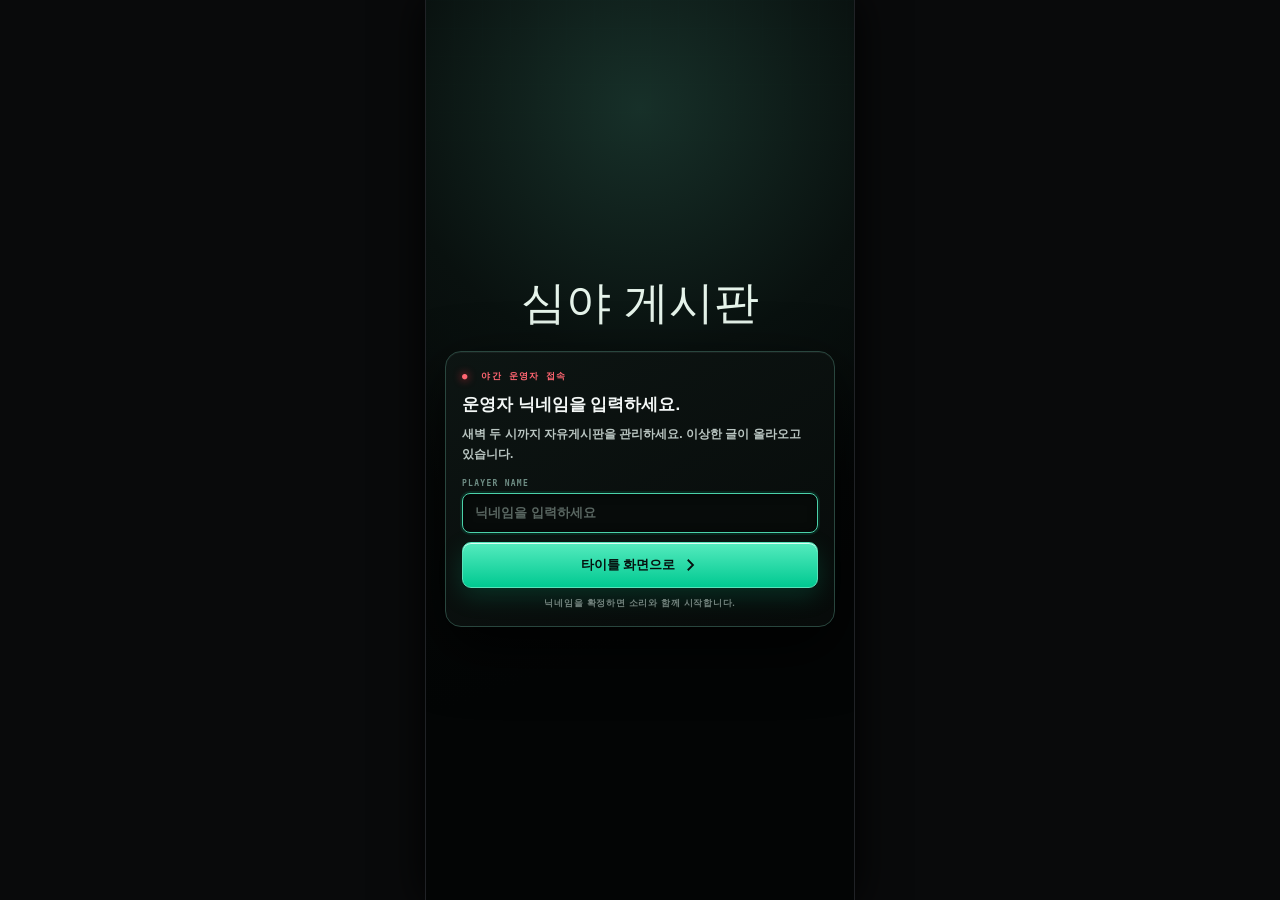
==== index.html @ edbce24d "Convert live chat horror game into a community board moderation game" ====
<!doctype html>
<!--
  심야 게시판의 전체 화면 구조입니다.
  JavaScript는 아래 id를 상태 변경 지점으로 사용하므로 id를 바꿀 때 관련 모듈도 함께 수정해야 합니다.
-->
<html lang="ko">
<head>
  <!-- 모바일 세로 화면과 노치 안전 영역을 기준으로 렌더링합니다. -->
  <meta charset="utf-8">
  <meta name="viewport" content="width=device-width, initial-scale=1, viewport-fit=cover">
  <meta name="theme-color" content="#111214">
  <meta name="description" content="괴이한 글을 찾아 삭제하는 커뮤니티 운영 호러 게임">
  <title>심야 게시판</title>
  <!-- 기능별 스타일 파일. 아래 순서는 기존 cascade와 반응형 덮어쓰기를 보존합니다. -->
  <link rel="stylesheet" href="styles/base.css">
  <link rel="stylesheet" href="styles/entry.css">
  <link rel="stylesheet" href="styles/title.css">
  <link rel="stylesheet" href="styles/stream.css">
  <link rel="stylesheet" href="styles/chat.css">
  <link rel="stylesheet" href="styles/overlays.css">
  <link rel="stylesheet" href="styles/animations.css">
  <link rel="stylesheet" href="styles/viewport.css">
  <link rel="stylesheet" href="styles/story-results.css">
  <link rel="stylesheet" href="styles/responsive.css">
</head>
<body>
  <!--
    화면 표시 상태는 세 속성을 목적에 맞게 함께 사용합니다.
    hidden은 레이아웃에서 제거하고, aria-hidden은 보조 기술에서 숨기며,
    inert는 게임 화면이 보이지 않을 때 내부 버튼과 입력란의 초점을 막습니다.
  -->
  <main class="chat-app" aria-label="심야 게시판">
    <!--
      브라우저의 오디오 자동 재생 제한을 해제하면서 플레이어 닉네임도 확정하는 첫 진입 화면입니다.
      버튼 클릭이나 입력창의 Enter 제출이 사용자 제스처가 되어 다음 타이틀 화면의 음악을 재생합니다.
    -->
    <section class="entry-screen" id="entry-screen" aria-labelledby="entry-title">
      <!-- 이미지 경로는 assetconfig.js의 entry.logo에서 주입합니다. -->
      <p class="board-wordmark">심야 게시판</p>
      <form class="entry-panel" id="entry-form" novalidate>
        <p class="entry-alert"><span aria-hidden="true">●</span> 야간 운영자 접속</p>
        <h1 class="entry-title" id="entry-title">운영자 닉네임을 입력하세요.</h1>
        <p class="entry-copy">새벽 두 시까지 자유게시판을 관리하세요. 이상한 글이 올라오고 있습니다.</p>
        <label class="player-nickname-field entry-nickname-field" for="player-nickname">
          <span>PLAYER NAME</span>
          <input id="player-nickname" type="text" maxlength="16" autocomplete="nickname" enterkeyhint="go" placeholder="닉네임을 입력하세요" aria-describedby="nickname-error" required>
        </label>
        <p class="nickname-error" id="nickname-error" role="status" aria-live="polite" hidden>타이틀로 이동하려면 닉네임을 입력하세요.</p>
        <!-- app-config.js의 NICKNAME_EASTER_EGGS에 등록된 이름을 입력했을 때만 공개됩니다. -->
        <p class="entry-easter-egg" id="nickname-easter-egg" role="status" aria-live="polite" hidden></p>
        <button class="entry-gate" id="entry-gate" type="submit">
          <span>타이틀 화면으로</span>
          <svg viewBox="0 0 24 24" aria-hidden="true"><path d="m9 5 7 7-7 7"/></svg>
        </button>
        <small class="entry-sound-hint">닉네임을 확정하면 소리와 함께 시작합니다.</small>
      </form>
    </section>

    <!-- 게임 시작 전 표시되는 타이틀, 닉네임 입력, 모드 선택 영역입니다. -->
    <section class="title-screen" id="title-screen" aria-labelledby="game-title" aria-hidden="true" hidden>
      <div class="title-brand" aria-hidden="false">
        <span class="title-brand-dot"></span>
        BUZZI · MIDNIGHT ROOM
      </div>
      <!-- 자동 재생 제한을 고려해 사용자가 직접 타이틀 음악을 켜고 음량을 정합니다. -->
      <div class="title-audio-controls" aria-label="타이틀 배경음악 설정">
        <button class="title-music-button" id="title-music-button" type="button" aria-pressed="true" aria-label="타이틀 배경음악 재생">
          <svg viewBox="0 0 24 24" aria-hidden="true">
            <path d="M5 10v4h3l4 3V7L8 10H5Z"/>
            <path class="music-wave" d="M15 9.2c.8.7 1.2 1.6 1.2 2.8s-.4 2.1-1.2 2.8M17.6 7c1.4 1.3 2.2 3 2.2 5s-.8 3.7-2.2 5"/>
          </svg>
          <span id="title-music-label">BGM 끄기</span>
        </button>
        <label class="volume-control title-volume-control">
          <span class="sr-only">타이틀 배경음악 음량</span>
          <input id="title-volume" type="range" min="0" max="100" step="1" value="15" aria-label="타이틀 배경음악 음량">
          <output id="title-volume-value" for="title-volume">15%</output>
        </label>
      </div>
      <audio id="title-music" preload="metadata" loop></audio>
      <!-- 첫 화면에서 확정한 닉네임으로 스토리 또는 무한 모드 진입을 요청하는 핵심 메뉴입니다. -->
      <div class="title-content">
        <p class="title-alert"><span aria-hidden="true">●</span> 야간 운영자 접속</p>
        <h1 class="board-title" id="game-title">심야 게시판</h1>
        <p class="title-copy">자유게시판에 섞여 들어온 이상 게시글을 찾아 삭제하세요.</p>
        <div class="title-mode-buttons" aria-label="게임 모드 선택">
          <button class="title-start-button story-start-button" id="story-start" type="button">
            <span><strong>스토리 모드</strong><small>7일 동안 생존</small></span>
            <svg viewBox="0 0 24 24" aria-hidden="true"><path d="m9 5 7 7-7 7"/></svg>
          </button>
          <button class="title-start-button endless-start-button" id="game-start" type="button">
            <span><strong>무한 모드</strong><small>최대한 오래 생존하십시오</small></span>
            <svg viewBox="0 0 24 24" aria-hidden="true"><path d="m9 5 7 7-7 7"/></svg>
          </button>
          <button class="title-start-button daily-start-button" id="daily-start" type="button">
            <span><strong>오늘의 고정 시드</strong><small>모두가 같은 무한 스테이지에 도전</small></span>
            <svg viewBox="0 0 24 24" aria-hidden="true"><path d="m9 5 7 7-7 7"/></svg>
          </button>
        </div>
        <div class="title-rules" aria-label="게임 목표">
          <span>기록 확인</span>
          <i aria-hidden="true"></i>
          <span>이상 징후 탐색</span>
          <i aria-hidden="true"></i>
          <span>글 삭제</span>
        </div>
        <dl class="title-records" aria-label="저장된 플레이 기록">
          <div><dt>무한 최고 점수</dt><dd id="record-best-score">0</dd></div>
          <div><dt>최고 스테이지</dt><dd id="record-best-stage">0</dd></div>
          <div><dt>7일 생존</dt><dd id="record-story-clears">0</dd></div>
          <div><dt>발견 유형</dt><dd id="record-discovered-types">0/5</dd></div>
        </dl>
      </div>
      <p class="title-hint">이어폰을 착용하면 더 몰입해서 즐길 수 있습니다.</p>
    </section>

    <!-- 실제 플레이 화면입니다. 타이틀에서는 inert 상태로 두어 키보드 초점도 차단합니다. -->
    <div class="game-screen" id="game-screen" aria-hidden="true" inert>
    <!-- 가상 브라우저 주소창. 접으면 게시글 목록에 사용할 높이가 늘어납니다. -->
    <header class="browser-bar" aria-label="커뮤니티 주소">
      <svg class="pin-icon" aria-hidden="true" viewBox="0 0 24 24">
        <path d="m15.8 3.2 5 5-2 2-1-.35-3.45 3.45.35 2-1.4 1.4-2.65-2.65-5.3 5.3-1.4-1.4 5.3-5.3L6.6 10l1.4-1.4 2 .35 3.45-3.45-.35-1 2.7-1.3Z"/>
      </svg>
      <div class="address" title="midnight.example / 자유게시판">
        <span>midnight.example / 자유게시판</span>
      </div>
      <button class="collapse-button" type="button" aria-label="상단 바 접기">
        <svg viewBox="0 0 20 20" aria-hidden="true"><path d="m5.5 7.5 4.5 4.5 4.5-4.5"/></svg>
      </button>
    </header>

    <section class="stream-stage" aria-label="자유게시판">
      <aside class="connection-widget is-good" id="connection-widget" data-connection-stage="good" aria-label="게시판 동기화 상태: 좋음">
        <span class="wifi-meter" aria-hidden="true">
          <i class="wifi-wave wave-outer"></i>
          <i class="wifi-wave wave-middle"></i>
          <i class="wifi-dot"></i>
        </span>
        <span class="connection-widget-copy">
          <small>게시판 동기화</small>
          <strong id="connection-status">좋음</strong>
        </span>
        <button class="reconnect-button" id="reconnect-button" type="button">복구</button>
      </aside>
      <div class="stream-topline">
        <h2 class="board-heading">자유게시판</h2>
        <div class="stream-topline-actions">
          <div class="game-audio-controls" aria-label="게임 배경음악 설정">
            <button class="game-music-button" id="game-music-button" type="button" aria-pressed="false" aria-label="게임 배경음악 정지">
              <svg viewBox="0 0 24 24" aria-hidden="true">
                <path d="M5 10v4h3l4 3V7L8 10H5Z"/>
                <path class="music-wave" d="M15 9.2c.8.7 1.2 1.6 1.2 2.8s-.4 2.1-1.2 2.8"/>
              </svg>
            </button>
            <label class="volume-control game-volume-control">
              <span class="sr-only">게임 배경음악 음량</span>
              <input id="game-volume" type="range" min="0" max="100" step="1" value="10" aria-label="게임 배경음악 음량">
              <output id="game-volume-value" for="game-volume">10%</output>
            </label>
          </div>
        </div>
      </div>
      <div class="stream-lower-third">
        <span class="signal-status" id="stream-signal">게시판 운영 중</span>
      </div>
      <div class="threat-timer" id="threat-timer" hidden aria-live="polite">
        <span>삭제 제한 시간</span>
        <strong><span id="threat-seconds">20.0</span>s</strong>
      </div>
      <audio id="game-music" preload="metadata" loop></audio>
    </section>

    <!-- 두 모드가 공유하는 체력·진행도·시각·이상 게시글·점수 HUD입니다. -->
    <section class="game-hud" aria-label="게임 상태">
      <div class="hud-stat stage-stat">
        <span id="progress-label">스테이지</span>
        <strong id="stage-display">1</strong>
      </div>
      <div class="hud-stat health-stat">
        <span>체력</span>
        <strong id="health-display" aria-label="체력 3">3</strong>
      </div>
      <div class="hud-stat time-stat">
        <span id="time-stat-label">모드</span>
        <strong id="story-clock">∞</strong>
      </div>
      <div class="hud-stat anomaly-stat">
        <span id="anomaly-label">남은 이상 글</span>
        <strong id="anomaly-display">1</strong>
      </div>
      <div class="hud-stat score-stat">
        <span>점수</span>
        <strong id="score-display">0000</strong>
      </div>
      <button class="help-button" id="help-button" type="button" aria-label="게임 방법">?</button>
    </section>

    <!-- 게시글은 동적으로 추가되며 aria-live로 새 글을 알립니다. -->
    <section class="message-region" aria-label="게시글 목록">
      <aside class="tutorial-objective" id="tutorial-objective" aria-live="polite" hidden>
        <span id="tutorial-objective-progress">실습 1/4</span>
        <strong id="tutorial-objective-copy"></strong>
      </aside>
      <ol class="message-list" id="message-list" tabindex="-1" aria-live="polite"></ol>
      <button class="new-message-button" id="new-message-button" type="button" hidden>
        새 글 보기
        <svg viewBox="0 0 20 20" aria-hidden="true"><path d="m5 7.5 5 5 5-5"/></svg>
      </button>
    </section>

    <div class="viewer-backdrop" id="viewer-backdrop" aria-hidden="true">
      <section class="viewer-panel" role="dialog" aria-modal="true" aria-labelledby="viewer-name">
        <button class="panel-close" id="panel-close" type="button" aria-label="닫기">×</button>
        <p class="panel-kicker" id="post-author"></p>
        <h2 id="viewer-name"></h2>
        <p class="post-body" id="post-body"></p>
        <h3 class="panel-help">작성자 최근 기록</h3>
        <ol class="viewer-history" id="viewer-history"></ol>
        <div class="viewer-actions">
          <button class="suspect-button" id="suspect-button" type="button" aria-pressed="false">의심 표시</button>
          <button class="kick-button" id="kick-button" type="button">글 삭제</button>
        </div>
      </section>
    </div>

    <!-- 첫 스토리 진입과 도움말 버튼에서 여는 단계형 게임 방법입니다. -->
    <div class="tutorial-backdrop" id="tutorial-backdrop" aria-hidden="true">
      <section class="tutorial-card" role="dialog" aria-modal="true" aria-labelledby="tutorial-title">
        <p class="tutorial-kicker">MODERATION MANUAL</p>
        <p class="tutorial-progress" id="tutorial-progress">1 / 5</p>
        <h2 id="tutorial-title">게시글 읽기</h2>
        <p id="tutorial-copy"></p>
        <div class="tutorial-example" id="tutorial-example"></div>
        <div class="tutorial-actions">
          <button class="tutorial-skip" id="tutorial-skip" type="button">나중에 보기</button>
          <button class="tutorial-next" id="tutorial-next" type="button">다음</button>
        </div>
      </section>
    </div>

    <!-- 무한 모드의 스테이지 성공·실패 결과 모달입니다. -->
    <div class="stage-overlay" id="stage-overlay" aria-hidden="true">
      <section class="stage-card" role="dialog" aria-modal="true" aria-labelledby="stage-result-title">
        <p class="result-kicker" id="stage-result-kicker">STAGE 01 CLEAR</p>
        <div class="stage-result-mark" id="stage-result-mark" aria-hidden="true">✓</div>
        <h2 id="stage-result-title">이상 게시글 삭제</h2>
        <p id="stage-result-copy"></p>
        <p class="stage-result-evidence" id="stage-result-evidence"></p>
        <dl class="stage-summary">
          <div><dt>삭제</dt><dd id="stage-caught">0</dd></div>
          <div><dt>놓침</dt><dd id="stage-missed">0</dd></div>
          <div><dt>오삭제</dt><dd id="stage-wrong">0</dd></div>
          <div><dt>체력</dt><dd id="stage-health">3</dd></div>
        </dl>
        <button class="stage-continue-button" id="stage-continue" type="button">다음 스테이지</button>
      </section>
    </div>

    <!-- 스토리 모드에서 오전 2시에만 판정을 공개하는 공포 전환 및 결과 모달입니다. -->
    <div class="story-night-overlay" id="story-night-overlay" aria-hidden="true">
      <div class="story-night-omen" aria-hidden="true">
        <span class="story-omen-head">
          <i class="story-omen-eye eye-left"></i>
          <i class="story-omen-eye eye-right"></i>
          <i class="story-omen-mouth"></i>
        </span>
        <span class="story-omen-copy">DON'T LOOK AWAY</span>
      </div>
      <section class="story-night-card" role="dialog" aria-modal="true" aria-labelledby="story-result-title">
        <p class="story-night-kicker" id="story-result-kicker">DAY 01 · MODERATION LOG</p>
        <time class="story-night-time" datetime="02:00">02:00 AM</time>
        <h2 id="story-result-title">1일차 운영 결과</h2>
        <p id="story-result-copy"></p>
        <dl class="story-night-summary">
          <div><dt>이상 글 삭제</dt><dd id="story-caught">0</dd></div>
          <div><dt>놓침</dt><dd id="story-missed">0</dd></div>
          <div><dt>오삭제</dt><dd id="story-wrong">0</dd></div>
          <div><dt>동기화 오류</dt><dd id="story-apparition-missed">0</dd></div>
          <div><dt>남은 체력</dt><dd id="story-health">3</dd></div>
        </dl>
        <ul class="story-result-details" id="story-result-details" aria-label="오늘의 판정 상세"></ul>
        <button class="story-continue-button" id="story-continue" type="button">2일차 시작</button>
      </section>
    </div>

    <!-- 체력이 소진되거나 7일을 완주했을 때 표시되는 최종 결과입니다. -->
    <div class="game-overlay" id="game-overlay" aria-hidden="true">
      <section class="result-card" role="dialog" aria-modal="true" aria-labelledby="result-title">
        <p class="result-kicker" id="result-kicker">CONNECTION CLOSED</p>
        <h2 id="result-title">순찰 종료</h2>
        <p id="result-copy"></p>
        <strong class="final-score" id="final-score">0000점</strong>
        <p class="final-stage-line"><span id="final-progress-label">도달 스테이지</span> <strong id="final-stage">1</strong></p>
        <div class="result-actions">
          <button class="retry-button" id="game-retry" type="button">다시 하기</button>
          <button class="restart-button" id="game-restart" type="button">타이틀로</button>
        </div>
      </section>
    </div>

    <!-- 짧은 안내와 전 화면 간섭을 다른 레이아웃 위에 독립적으로 표시합니다. -->
    <div class="toast" id="toast" role="status" aria-live="polite"></div>
    <div class="screen-interference" id="screen-interference" aria-hidden="true"></div>
    </div>
  </main>

  <!--
    채팅 엔진은 선언 의존성 순서대로 불러옵니다.
    설정/대사 → 유틸리티 → 엔진 계층 → 공개 API 순서를 바꾸면 전역 lexical binding을 찾지 못합니다.
  -->
  <script src="chat-engine-config.js"></script>
  <script src="chat-engine-dialogue.js"></script>
  <script src="chat-engine-anomalies.js"></script>
  <script src="chat-engine-utils.js"></script>
  <script src="chat-engine-core.js"></script>
  <script src="chat-engine-generation.js"></script>
  <script src="chat-engine-diagnostics.js"></script>
  <script src="chat-engine.js"></script>

  <!--
    게임 앱도 공유 상태를 먼저 만든 뒤 기능 모듈을 로드하고 app.js에서 이벤트를 연결합니다.
    ES module이 아닌 일반 script를 사용해 file://로 index.html을 열어도 실행되도록 유지합니다.
  -->
  <!-- 시각 에셋과 음악 경로 설정은 실제 적용 함수와 게임 상태 파일보다 먼저 선언해야 합니다. -->
  <script src="assetconfig.js"></script>
  <script src="bgmconfig.js"></script>
  <script src="game-rules.js"></script>
  <script src="app-config.js"></script>
  <script src="app-progress.js"></script>
  <script src="app-assets.js"></script>
  <script src="app-chat.js"></script>
  <script src="app-audio.js"></script>
  <script src="app-survival.js"></script>
  <script src="app-tutorial.js"></script>
  <script src="app-results.js"></script>
  <script src="app-game.js"></script>
  <script src="app.js"></script>
</body>
</html>
---- styles/base.css ----
/*
 * Buzzi Live Chat visual system
 * --------------------------------------------------------------------------
 * 모바일 세로 방송 화면을 기본으로 하며, 색상 토큰 → 화면 골격 → 개별 기능 →
 * 오버레이/애니메이션 → 반응형 보정 순서로 구성합니다. JavaScript가 추가하는
 * .open, .is-playing, .wrong-kick 등의 상태 클래스는 아래 효과의 스위치입니다.
 * 이 파일은 가장 먼저 로드되므로 다른 CSS가 재사용할 색상 변수와 앱 골격만 정의합니다.
 */

/* 반복되는 배경·테두리·글자색과 모바일 안전 영역을 한곳에서 관리합니다. */
:root {
  color-scheme: dark;
  font-family: Pretendard, "Noto Sans KR", "Apple SD Gothic Neo", "Malgun Gothic", sans-serif;
  --background: #111214;
  --surface: #17181b;
  --surface-strong: #1f2226;
  --line: #292c31;
  --muted: #a4a9b3;
  --text: #f3f4f6;
  --green: #00e5a5;
  --input-border: #7d8491;
}

/* 모든 요소가 padding과 border를 실제 너비 안에 포함하도록 계산 방식을 통일합니다. */
* {
  box-sizing: border-box;
}

html,
body {
  width: 100%;
  min-width: 320px;
  height: 100%;
  margin: 0;
  overflow: hidden;
  background: #090a0b;
}

body {
  display: grid;
  place-items: center;
  color: var(--text);
}

button,
input {
  font: inherit;
}

button {
  color: inherit;
  -webkit-tap-highlight-color: transparent;
}

/* 앱 전체를 휴대폰 폭으로 제한하고 타이틀/게임 화면의 기준 좌표계를 만듭니다. */
.chat-app {
  position: relative;
  width: min(100%, 430px);
  height: 100vh;
  height: 100svh;
  overflow: hidden;
  isolation: isolate;
  background: var(--background);
  box-shadow: 0 0 40px #000;
}

.game-screen {
  position: relative;
  width: 100%;
  height: 100%;
  display: grid;
  grid-template-rows: 52px auto 42px minmax(0, 1fr) auto;
  overflow: hidden;
  background: var(--background);
}
---- styles/entry.css ----
/*
 * 첫 진입 화면은 타이틀보다 높은 층에서 닉네임을 먼저 입력받습니다.
 * 로고 아래의 어두운 접속 패널은 사용자가 제시한 레퍼런스처럼 경고문 → 설명 → 이름 → 진행 버튼 순서입니다.
 * hidden은 화면을 완전히 제거하고, .is-leaving은 타이틀로 넘어가는 퇴장 애니메이션만 실행합니다.
 */
.entry-screen {
  position: absolute;
  z-index: 200;
  inset: 0;
  display: flex;
  flex-direction: column;
  align-items: center;
  justify-content: center;
  gap: 18px;
  overflow-x: hidden;
  overflow-y: auto;
  padding: max(24px, env(safe-area-inset-top)) 18px max(24px, env(safe-area-inset-bottom));
  background:
    radial-gradient(circle at 50% 12%, #173029 0, #09110f 30%, transparent 52%),
    linear-gradient(160deg, #090d0c, #030505 68%);
}

.entry-screen[hidden] {
  display: none;
}

.entry-screen::before {
  content: "";
  position: absolute;
  inset: 0;
  pointer-events: none;
  opacity: .13;
  background-image:
    linear-gradient(#66d5b20d 1px, transparent 1px),
    linear-gradient(90deg, #66d5b20d 1px, transparent 1px);
  background-size: 28px 28px;
  mask-image: linear-gradient(to bottom, #000, transparent 78%);
}

.entry-logo {
  position: relative;
  z-index: 1;
  display: block;
  width: min(58vw, 235px);
  height: auto;
  object-fit: contain;
  user-select: none;
  -webkit-user-drag: none;
}

/* assetconfig.js의 로고 경로가 적용된 뒤에만 등장 애니메이션을 시작합니다. */
.entry-logo.is-asset-ready {
  animation: entry-logo-arrive 900ms cubic-bezier(.2, .8, .2, 1) both;
}

.entry-panel {
  position: relative;
  z-index: 1;
  width: 100%;
  max-width: 390px;
  border: 1px solid #29463e;
  border-radius: 16px;
  padding: 18px 16px 16px;
  color: #eef7f4;
  background: linear-gradient(150deg, #0d1513f7, #070b0af5);
  box-shadow: 0 22px 60px #000c, inset 0 1px #ffffff0d;
  animation: entry-panel-arrive 520ms 120ms ease-out both;
}

.entry-alert {
  margin: 0 0 10px;
  color: #ff6571;
  font-family: ui-monospace, "Cascadia Mono", monospace;
  font-size: 9px;
  font-weight: 900;
  letter-spacing: .14em;
}

.entry-alert span {
  display: inline-block;
  margin-right: 6px;
  text-shadow: 0 0 9px #ff3344;
  animation: live-pulse 1.15s steps(2) infinite;
}

.entry-title {
  margin: 0 0 7px;
  color: #f3f7f6;
  font-size: 17px;
  font-weight: 900;
  line-height: 1.45;
  word-break: keep-all;
}

.entry-copy {
  margin: 0 0 14px;
  color: #b9c5c1;
  font-size: 12px;
  font-weight: 650;
  line-height: 1.65;
  word-break: keep-all;
}

.entry-nickname-field {
  margin-bottom: 9px;
}

/*
 * 등록된 특수 닉네임과 정확히 일치할 때만 나타나는 이스터 에그 문구입니다.
 * 입력 폼의 높이가 갑자기 크게 변하지 않도록 한 줄 중심으로 표시하고, 미세한 잔상만 사용합니다.
 */
.entry-easter-egg {
  position: relative;
  overflow: hidden;
  margin: 0 0 10px;
  border: 1px solid #81333a;
  border-radius: 7px;
  padding: 20px 10px 9px;
  color: #ff9ba3;
  background: linear-gradient(90deg, #29090de8, #100607e8);
  box-shadow: inset 0 0 18px #ff26331c, 0 0 16px #ff263312;
  font-family: ui-monospace, "Cascadia Mono", monospace;
  font-size: 11px;
  font-weight: 800;
  line-height: 1.45;
  letter-spacing: .02em;
  animation: nickname-easter-egg-arrive 220ms steps(2, end) both;
}

.entry-easter-egg::before {
  content: "IDENTITY COLLISION";
  position: absolute;
  top: 6px;
  left: 10px;
  color: #ff5360;
  font-size: 7px;
  font-weight: 950;
  letter-spacing: .18em;
}

.entry-easter-egg::after {
  content: "";
  position: absolute;
  inset: 0;
  pointer-events: none;
  opacity: .18;
  background: repeating-linear-gradient(0deg, transparent 0 2px, #ff6974 2px 3px);
}

.entry-easter-egg[hidden] {
  display: none;
}

.entry-gate {
  width: 100%;
  min-height: 46px;
  display: flex;
  align-items: center;
  justify-content: center;
  gap: 6px;
  border: 1px solid #57e3ba;
  border-radius: 9px;
  padding: 8px 12px;
  color: #06120f;
  background: linear-gradient(180deg, #55ebbe, #00c991);
  box-shadow: 0 8px 25px #00d99b2b, inset 0 1px #d9fff4;
  font-size: 13px;
  font-weight: 950;
  cursor: pointer;
}

.entry-gate svg {
  width: 18px;
  fill: none;
  stroke: currentColor;
  stroke-width: 2.4;
}

.entry-gate:hover {
  filter: brightness(1.08);
  transform: translateY(-1px);
}

.entry-gate:focus-visible {
  outline: 2px solid #d9fff4;
  outline-offset: 2px;
}

.entry-gate:disabled {
  cursor: wait;
  opacity: .72;
}

.entry-sound-hint {
  display: block;
  margin-top: 9px;
  color: #71817c;
  font-size: 9px;
  font-weight: 700;
  text-align: center;
  letter-spacing: .08em;
}

/* 클릭 후 타이틀은 이미 아래에서 재생되고, 흰 진입 화면만 짧게 사라집니다. */
.entry-screen.is-leaving {
  pointer-events: none;
  animation: entry-screen-leave 720ms cubic-bezier(.55, 0, .25, 1) both;
}

@keyframes entry-logo-arrive {
  from { opacity: 0; transform: scale(.94); filter: invert(1) blur(4px); }
  to { opacity: .92; transform: scale(1); filter: invert(1) blur(0); }
}

@keyframes entry-panel-arrive {
  from { opacity: 0; transform: translateY(14px); }
  to { opacity: 1; transform: translateY(0); }
}

@keyframes nickname-easter-egg-arrive {
  0% { opacity: 0; transform: translateX(-5px); filter: blur(1px); }
  55% { opacity: .6; transform: translateX(3px); }
  100% { opacity: 1; transform: translateX(0); filter: blur(0); }
}

@keyframes entry-screen-leave {
  0% { opacity: 1; filter: brightness(1); }
  45% { opacity: 1; filter: brightness(1.35); }
  100% { opacity: 0; filter: brightness(2); }
}
---- styles/title.css ----
/*
 * 타이틀은 게임 위를 완전히 덮으며 배경 이미지와 비네트로 심야 방송 분위기를 만듭니다.
 * hidden 속성은 화면 자체를 닫고, .is-playing은 JavaScript가 실제 오디오 재생 성공 뒤
 * 버튼에 추가해 파형과 강조색을 켭니다. 입력·버튼의 초점 스타일도 이 파일에서 관리합니다.
 */
.title-screen {
  position: absolute;
  z-index: 100;
  inset: 0;
  display: flex;
  flex-direction: column;
  justify-content: flex-end;
  overflow: hidden;
  padding: max(18px, env(safe-area-inset-top)) 22px max(22px, env(safe-area-inset-bottom));
  background: #050707;
}

.title-screen[hidden] {
  display: none;
}

.title-screen::before,
.title-screen::after {
  content: "";
  position: absolute;
  inset: 0;
  pointer-events: none;
}

.title-screen::before {
  background: var(--asset-title-background, none) center top / cover no-repeat;
  animation: title-breathe 7s ease-in-out infinite alternate;
}

.title-screen::after {
  background:
    linear-gradient(180deg, #0002 0, transparent 35%, #05070799 61%, #050707 86%),
    repeating-linear-gradient(0deg, #ffffff08 0 1px, transparent 1px 4px);
}

.title-brand,
.title-audio-controls,
.title-content,
.title-hint {
  position: relative;
  z-index: 1;
}

.title-brand {
  position: absolute;
  top: max(17px, env(safe-area-inset-top));
  left: 18px;
  display: flex;
  align-items: center;
  gap: 7px;
  border: 1px solid #ffffff24;
  border-radius: 20px;
  padding: 6px 10px;
  color: #d9eee8;
  background: #0507079c;
  backdrop-filter: blur(8px);
  font-family: ui-monospace, "Cascadia Mono", monospace;
  font-size: 9px;
  font-weight: 800;
  letter-spacing: .12em;
}

.title-brand-dot {
  width: 6px;
  height: 6px;
  border-radius: 50%;
  background: var(--green);
  box-shadow: 0 0 9px var(--green);
}

/* 타이틀 음악 버튼과 range 입력을 한 줄에 배치하고 재생 상태를 색으로 구분합니다. */
.title-audio-controls {
  position: absolute;
  top: max(17px, env(safe-area-inset-top));
  right: 18px;
  display: grid;
  justify-items: end;
  gap: 6px;
}

.title-music-button {
  height: 30px;
  display: inline-flex;
  align-items: center;
  gap: 5px;
  border: 1px solid #ffffff24;
  border-radius: 20px;
  padding: 0 10px 0 8px;
  color: #aebbb7;
  background: #050707b8;
  backdrop-filter: blur(8px);
  font-family: ui-monospace, "Cascadia Mono", monospace;
  font-size: 9px;
  font-weight: 800;
  cursor: pointer;
}

.volume-control {
  height: 26px;
  display: flex;
  align-items: center;
  gap: 6px;
  border: 1px solid #ffffff1f;
  border-radius: 20px;
  padding: 0 7px 0 8px;
  color: #b8c3c0;
  background: #050707c4;
  backdrop-filter: blur(8px);
  font-family: ui-monospace, "Cascadia Mono", monospace;
  font-size: 8px;
  font-weight: 850;
}

.volume-control input[type="range"] {
  width: 72px;
  height: 14px;
  margin: 0;
  accent-color: var(--green);
  cursor: pointer;
}

.volume-control output {
  width: 25px;
  color: #d6e3df;
  text-align: right;
}

.title-music-button:hover,
.title-music-button:focus-visible {
  border-color: #75dfc1;
  outline: none;
  color: #e8fff8;
}

.title-music-button.is-playing {
  border-color: #3ebd98;
  color: #73e5c3;
  box-shadow: 0 0 13px #00e5a522;
}

.title-music-button svg {
  width: 16px;
  fill: currentColor;
}

.title-music-button .music-wave {
  fill: none;
  stroke: currentColor;
  stroke-width: 1.7;
  stroke-linecap: round;
  opacity: .25;
}

.title-music-button.is-playing .music-wave {
  opacity: 1;
  animation: music-wave 900ms ease-in-out infinite alternate;
}

/* 시작 메뉴 카드는 경고 문구, 닉네임, 두 모드 버튼, 간단한 규칙 순서로 구성됩니다. */
.title-content {
  border: 1px solid #8bd6c337;
  border-radius: 15px;
  padding: 18px 16px 15px;
  background: linear-gradient(145deg, #101715ee, #090c0ce8);
  box-shadow: 0 18px 45px #000c, inset 0 1px #ffffff0b;
  backdrop-filter: blur(10px);
  animation: title-content-in 520ms 120ms ease-out both;
}

.title-alert {
  margin: 0 0 8px;
  color: #ff6470;
  font-family: ui-monospace, "Cascadia Mono", monospace;
  font-size: 10px;
  font-weight: 900;
  letter-spacing: .13em;
}

.title-alert span {
  display: inline-block;
  margin-right: 5px;
  text-shadow: 0 0 9px #ff3344;
  animation: live-pulse 1.15s steps(2) infinite;
}

.title-copy {
  margin: 0 0 11px;
  color: #e4e9e7;
  font-size: 14px;
  font-weight: 650;
  line-height: 1.55;
  word-break: keep-all;
}

.title-mode-buttons {
  display: grid;
  grid-template-columns: 1.08fr .92fr;
  gap: 8px;
}

/* 닉네임 입력은 오류 상태에서 테두리와 안내문을 동시에 갱신하도록 설계했습니다. */
.player-nickname-field {
  display: grid;
  gap: 5px;
  margin-bottom: 9px;
}

.player-nickname-field > span {
  color: #6f8e85;
  font-family: ui-monospace, "Cascadia Mono", monospace;
  font-size: 8px;
  font-weight: 900;
  letter-spacing: .16em;
}

.player-nickname-field input {
  width: 100%;
  height: 40px;
  border: 1px solid #40524d;
  border-radius: 8px;
  padding: 0 12px;
  outline: none;
  color: #ecf7f3;
  background: #070b0ae0;
  box-shadow: inset 0 1px 8px #0008;
  font-size: 13px;
  font-weight: 800;
}

.player-nickname-field input::placeholder {
  color: #596661;
  font-weight: 650;
}

.player-nickname-field input:hover,
.player-nickname-field input:focus {
  border-color: #4bd2aa;
  box-shadow: 0 0 0 2px #00e5a51c, inset 0 1px 8px #0008;
}

.player-nickname-field input[aria-invalid="true"] {
  border-color: #e95865;
  box-shadow: 0 0 0 2px #e958651c;
}

.nickname-error {
  margin: -4px 0 8px;
  color: #ff7580;
  font-size: 9px;
  font-weight: 750;
}

.nickname-error[hidden] {
  display: none;
}

.title-start-button {
  width: 100%;
  min-height: 55px;
  display: flex;
  align-items: center;
  justify-content: center;
  gap: 7px;
  border: 1px solid #57e3ba;
  border-radius: 9px;
  color: #06120f;
  background: linear-gradient(180deg, #55ebbe, #00c991);
  box-shadow: 0 8px 25px #00d99b2b, inset 0 1px #d9fff4;
  padding: 7px 9px 7px 12px;
  font-size: 14px;
  font-weight: 950;
  cursor: pointer;
}

.title-start-button > span {
  min-width: 0;
  display: grid;
  gap: 2px;
  text-align: left;
}

.title-start-button strong {
  font-size: 14px;
  line-height: 1.1;
}

.title-start-button small {
  font-size: 9px;
  font-weight: 800;
  opacity: .7;
  white-space: nowrap;
}

.endless-start-button {
  border-color: #61716c;
  color: #dce8e4;
  background: linear-gradient(180deg, #27332f, #18201e);
  box-shadow: inset 0 1px #ffffff12;
}

.title-start-button:hover,
.title-start-button:focus-visible {
  outline: 2px solid #d5fff3;
  outline-offset: 3px;
  filter: brightness(1.08);
}

.title-start-button svg {
  width: 18px;
  fill: none;
  stroke: currentColor;
  stroke-width: 2.2;
  stroke-linecap: round;
  stroke-linejoin: round;
}

.title-rules {
  display: flex;
  align-items: center;
  justify-content: center;
  gap: 8px;
  margin-top: 13px;
  color: #7f918c;
  font-size: 10px;
  font-weight: 750;
}

.title-rules i {
  width: 3px;
  height: 3px;
  border-radius: 50%;
  background: #53635f;
}

.daily-start-button {
  grid-column: 1 / -1;
  min-height: 44px;
  border-color: #917936;
  color: #f3e7b9;
  background: linear-gradient(180deg, #3d351c, #211c0e);
  box-shadow: inset 0 1px #fff4ba18;
}

.title-records {
  display: grid;
  grid-template-columns: repeat(4, 1fr);
  margin: 13px 0 0;
  border-block: 1px solid #26322f;
  background: #07100d80;
}

.title-records div {
  display: grid;
  gap: 3px;
  padding: 7px 2px;
  text-align: center;
}

.title-records div + div {
  border-left: 1px solid #26322f;
}

.title-records dt {
  color: #61736d;
  font-size: 6px;
  font-weight: 850;
}

.title-records dd {
  margin: 0;
  color: #afd8cb;
  font-family: ui-monospace, "Cascadia Mono", monospace;
  font-size: 11px;
  font-weight: 900;
}

.title-hint {
  margin: 14px 0 0;
  color: #66716e;
  font-size: 10px;
  text-align: center;
}
---- styles/stream.css ----
/*
 * 게임 상단의 주소창, 방송 무대, 연결 위젯, HUD를 담당합니다.
 * .collapsed는 주소창 높이, .is-good/.is-normal/.is-weak/.is-disconnected는 연결 단계,
 * .connection-lost는 방송 전체 오염, data-director-state는 채팅 엔진 분위기를 표현합니다.
 */
/* 가상 주소창은 실제 방송 페이지처럼 보이게 하며 collapsed 상태에서 높이가 줄어듭니다. */
.browser-bar {
  z-index: 5;
  height: 52px;
  display: grid;
  grid-template-columns: 18px minmax(0, 1fr) 25px;
  align-items: center;
  gap: 5px;
  padding: max(7px, env(safe-area-inset-top)) 6px 6px 7px;
  background: #101113;
}

.pin-icon {
  width: 17px;
  height: 17px;
  fill: #9299a5;
  rotate: -9deg;
}

.address {
  height: 38px;
  min-width: 0;
  display: flex;
  align-items: center;
  gap: 6px;
  padding: 0 7px 0 9px;
  overflow: hidden;
  border-radius: 10px;
  color: #f3f4f6;
  background: #1e2024;
  box-shadow: 0 3px 7px #0008;
  font-family: Georgia, "Times New Roman", serif;
  font-size: 16px;
  font-weight: 700;
  white-space: nowrap;
}

.address > span {
  min-width: 0;
  overflow: hidden;
  text-overflow: ellipsis;
}

.address-menu,
.collapse-button {
  flex: 0 0 auto;
  border: 0;
  padding: 0;
  color: #9ca2ad;
  background: transparent;
  cursor: pointer;
}

.address-menu {
  width: 29px;
  height: 29px;
  font-family: system-ui, sans-serif;
  font-weight: 800;
  letter-spacing: 1px;
  transform: translateY(-2px);
}

.collapse-button {
  width: 25px;
  height: 34px;
  display: grid;
  place-items: center;
}

.collapse-button svg {
  width: 17px;
  fill: none;
  stroke: currentColor;
  stroke-width: 2.3;
  stroke-linecap: round;
  stroke-linejoin: round;
  transition: rotate 180ms ease;
}

.browser-bar.collapsed {
  height: 12px;
  padding: 0;
  background: #111214;
}

.browser-bar.collapsed > :not(.collapse-button) {
  display: none;
}

.browser-bar.collapsed .collapse-button {
  position: absolute;
  top: 0;
  right: 4px;
  height: 20px;
}

.browser-bar.collapsed .collapse-button svg {
  rotate: 180deg;
}

.game-screen:has(.browser-bar.collapsed) {
  grid-template-rows: 12px auto 42px minmax(0, 1fr) auto;
}

/* 방송 무대는 assetconfig.js의 배경, 캐릭터, 괴이, 상태 표시를 겹치는 position 기준 컨테이너입니다. */
.stream-stage {
  --asset-stream-current-background: var(--asset-stream-background, none);
  position: relative;
  z-index: 2;
  height: clamp(155px, 23svh, 205px);
  overflow: hidden;
  border-block: 1px solid #28322f;
  background:
    linear-gradient(180deg, #06100e42, #02040382),
    var(--asset-stream-current-background) center 55% / cover no-repeat;
  box-shadow: inset 0 -22px 35px #0009;
  transition: border-color 180ms, filter 180ms;
}

/* 연결이 끊기면 assetconfig.js의 끊김 전용 방송 배경으로 전환합니다. */
.chat-app.connection-lost .stream-stage {
  --asset-stream-current-background: var(--asset-stream-disconnected-background, none);
}

/*
 * 배경의 책상 부분을 캐릭터 앞에 한 번 더 그려 캐릭터가 의자에 앉은 것처럼 보이게 합니다.
 * 배경과 같은 크기·위치를 사용하므로 연결 끊김 배경으로 바뀌어도 책상 위치가 유지됩니다.
 */
.stream-stage::before {
  content: "";
  position: absolute;
  z-index: 2;
  inset: 0;
  pointer-events: none;
  background:
    linear-gradient(180deg, #06100e42, #02040382),
    var(--asset-stream-current-background) center 55% / cover no-repeat;
  clip-path: inset(calc(55% + clamp(40px, 16.6vw, 71px)) 0 0);
}

/*
 * 연결 종료 직전에는 방송 무대 위에 큰 사각 픽셀층을 얹어 낮은 해상도로 깨진 신호를 표현합니다.
 * 위젯과 채팅은 이 레이어 밖에 있으므로 방송 영상만 손상되며, 기본 상태에서는 완전히 숨겨집니다.
 */
.stream-stage::after {
  content: "";
  position: absolute;
  z-index: 8;
  inset: 0;
  pointer-events: none;
  opacity: 0;
}

.chat-app.connection-pixelated .stream-stage {
  border-color: #8f2933;
  filter: saturate(.45) contrast(1.42) brightness(.82);
}

.chat-app.connection-pixelated .stream-stage::after {
  opacity: .82;
  background:
    linear-gradient(90deg, transparent 0 6%, #020505e0 6% 19%, transparent 19% 44%, #9fc8ba2b 44% 61%, #07100ed4 61% 76%, transparent 76%) 0 8% / 100% 18% no-repeat,
    linear-gradient(90deg, #b9dbd11c 0 12%, transparent 12% 33%, #010303c9 33% 57%, transparent 57% 82%, #718b8329 82%) 0 46% / 100% 16% no-repeat,
    linear-gradient(90deg, transparent 0 23%, #020505dc 23% 37%, #bcd9d01c 37% 69%, transparent 69% 88%, #000c 88%) 0 82% / 100% 13% no-repeat,
    repeating-linear-gradient(90deg, transparent 0 17px, #0205056e 17px 31px, #b9d8ce16 31px 39px, transparent 39px 57px),
    repeating-linear-gradient(0deg, transparent 0 11px, #02050552 11px 17px, transparent 17px 29px);
  mix-blend-mode: hard-light;
  backdrop-filter: blur(2px) contrast(1.8) saturate(.3);
  image-rendering: pixelated;
  animation: connection-pixel-break 280ms steps(1, end) infinite;
}

.stream-room,
.stream-noise {
  position: absolute;
  inset: 0;
  pointer-events: none;
}

.stream-room {
  opacity: .42;
  background:
    linear-gradient(180deg, transparent 45%, #01020280),
    repeating-linear-gradient(0deg, #07110f24 0 1px, transparent 1px 4px);
  mix-blend-mode: multiply;
}

.stream-character {
  position: absolute;
  z-index: 1;
  left: 50%;
  bottom: -8%;
  height: 105%;
  translate: -50% 0;
  filter: drop-shadow(0 7px 9px #000b);
  user-select: none;
}

/* 상단 와이파이 위젯은 항상 보이지만 작고 반투명하게 유지해 방송 화면을 가리지 않습니다. */
.connection-widget {
  position: absolute;
  z-index: 18;
  top: 200px;
  right: 8px;
  width: 148px;
  min-height: 38px;
  display: grid;
  grid-template-columns: 23px minmax(0, 1fr) 42px;
  align-items: center;
  gap: 4px;
  border: 1px solid #315047;
  border-radius: 8px;
  padding: 4px;
  color: #69d8b5;
  background: #07100ee8;
  box-shadow: 0 7px 18px #0009, inset 0 1px #d8fff20c;
  opacity: .82;
  backdrop-filter: blur(7px);
  transition: border-color 160ms ease, color 160ms ease, opacity 160ms ease, background 160ms ease;
}

.game-screen:has(.browser-bar.collapsed) .connection-widget {
  top: 18px;
}

.wifi-meter {
  position: relative;
  width: 23px;
  height: 23px;
  display: block;
  color: currentColor;
}

.wifi-wave {
  position: absolute;
  border: 2px solid currentColor;
  border-bottom-color: transparent;
  border-left-color: transparent;
  border-radius: 50%;
  rotate: -45deg;
  transition: opacity 160ms ease;
}

.wifi-wave.wave-outer {
  inset: 0;
}

.wifi-wave.wave-middle {
  inset: 6px;
}

.wifi-dot {
  position: absolute;
  left: 50%;
  bottom: 3px;
  width: 5px;
  height: 5px;
  translate: -50% 0;
  border-radius: 50%;
  background: currentColor;
  box-shadow: 0 0 7px currentColor;
}

.connection-widget-copy {
  min-width: 0;
  display: grid;
  gap: 1px;
}

.connection-widget-copy small {
  overflow: hidden;
  color: #668078;
  font-family: ui-monospace, "Cascadia Mono", monospace;
  font-size: 4.5px;
  font-weight: 900;
  letter-spacing: .09em;
  text-overflow: ellipsis;
  white-space: nowrap;
}

.connection-widget-copy strong {
  overflow: hidden;
  color: #d4e8e1;
  font-size: 8px;
  text-overflow: ellipsis;
  white-space: nowrap;
}

.reconnect-button {
  width: 42px;
  height: 25px;
  border: 1px solid #3a5e53;
  border-radius: 5px;
  padding: 0;
  color: #b9d9cf;
  background: #0e1c18;
  font-size: 7px;
  font-weight: 900;
  cursor: pointer;
}

.reconnect-button:hover,
.reconnect-button:focus-visible {
  outline: 2px solid currentColor;
  outline-offset: 2px;
  filter: brightness(1.18);
}

/* 1단계 좋음: 평상시 연결이며 위젯 전체를 초록색으로 표시합니다. */
.connection-widget.is-good {
  border-color: #315047;
  color: #69d8b5;
  background: #07100ee8;
}

.connection-widget.is-good .connection-widget-copy strong {
  color: #8ef1d2;
}

/* 2단계 보통: 괴이가 시작된 직후 노란색으로 바뀌어 조용히 재연결을 유도합니다. */
.connection-widget.is-normal {
  border-color: #ad7524;
  color: #f0c94f;
  background: #1b1708f2;
  opacity: 1;
  animation: connection-widget-normal 1.2s ease-in-out infinite alternate;
}

.connection-widget.is-normal .connection-widget-copy strong {
  color: #ffe17a;
}

.connection-widget.is-normal .wifi-wave.wave-outer {
  opacity: .52;
}

/* 3단계 약함: 대응 시간이 절반 지나면 빨간색과 줄어든 와이파이 막대로 경고합니다. */
.connection-widget.is-weak {
  border-color: #a6303c;
  color: #ef4d5e;
  background: #1d070aef;
  opacity: 1;
  animation: connection-widget-weak 720ms ease-in-out infinite alternate;
}

.connection-widget.is-weak .connection-widget-copy strong {
  color: #ff7a87;
}

.connection-widget.is-weak .wifi-wave.wave-outer {
  opacity: .06;
}

.connection-widget.is-weak .wifi-wave.wave-middle {
  opacity: .2;
}

/* 4단계 끊김: 위젯을 검게 잠그고 와이파이 파형을 꺼 재연결 전까지 단절을 유지합니다. */
.connection-widget.is-disconnected {
  border-color: #000;
  color: #303030;
  background: #000;
  box-shadow: 0 7px 18px #000d, inset 0 0 0 1px #151515;
  opacity: 1;
  animation: connection-widget-disconnected 900ms steps(2) infinite;
}

.connection-widget.is-disconnected .connection-widget-copy small {
  color: #4e4e4e;
}

.connection-widget.is-disconnected .connection-widget-copy strong {
  color: #8b8b8b;
}

.connection-widget.is-disconnected .wifi-wave {
  opacity: 0;
}

.connection-widget.is-disconnected .wifi-dot {
  background: #303030;
  box-shadow: none;
}

.connection-widget.is-disconnected .reconnect-button {
  border-color: #282828;
  color: #929292;
  background: #090909;
}

/* 정상 연결에서 재연결한 경우 단계 색보다 붉은 오판 피드백을 잠깐 우선합니다. */
.connection-widget.is-false-reconnect {
  border-color: #a6303c;
  color: #ef4d5e;
  background: #1d070aef;
  opacity: 1;
  animation: connection-widget-wrong 320ms linear;
}

.stream-noise {
  z-index: 2;
  opacity: .07;
  background:
    repeating-linear-gradient(0deg, #fff 0 1px, transparent 1px 4px),
    linear-gradient(90deg, transparent, #76ffd41b, transparent);
  mix-blend-mode: screen;
}

.stream-topline,
.stream-lower-third {
  position: absolute;
  z-index: 3;
  left: 8px;
  right: 8px;
  display: flex;
  align-items: center;
  justify-content: space-between;
}

/* 방송 상단에는 LIVE 상태, 음악 조작, 시청자 수를 겹치지 않게 좌우 배치합니다. */
.stream-topline {
  top: 8px;
}

.stream-topline-actions,
.game-audio-controls {
  display: flex;
  align-items: center;
}

.stream-topline-actions {
  gap: 5px;
}

.game-audio-controls {
  position: absolute;
  top: 31px;
  right: 0;
  height: 25px;
  gap: 3px;
  border: 1px solid #ffffff1f;
  border-radius: 5px;
  padding: 0 5px 0 3px;
  background: #090b0cc9;
  backdrop-filter: blur(6px);
}

.game-music-button {
  width: 21px;
  height: 21px;
  display: grid;
  place-items: center;
  border: 0;
  padding: 0;
  color: #87938f;
  background: transparent;
  cursor: pointer;
}

.game-music-button:hover,
.game-music-button:focus-visible,
.game-music-button.is-playing {
  outline: none;
  color: #73e5c3;
}

.game-music-button svg {
  width: 16px;
  fill: currentColor;
}

.game-music-button .music-wave {
  fill: none;
  stroke: currentColor;
  stroke-width: 1.7;
  stroke-linecap: round;
  opacity: .3;
}

.game-music-button.is-playing .music-wave {
  opacity: 1;
  animation: music-wave 900ms ease-in-out infinite alternate;
}

.game-volume-control {
  height: auto;
  gap: 3px;
  border: 0;
  padding: 0;
  background: transparent;
  backdrop-filter: none;
}

.game-volume-control input[type="range"] {
  width: 48px;
}

.game-volume-control output {
  width: 22px;
  color: #bfc9c6;
  font-size: 7px;
}

.live-badge,
.viewer-count,
.signal-status {
  display: inline-flex;
  align-items: center;
  border: 1px solid #ffffff1f;
  border-radius: 5px;
  background: #090b0cc9;
  backdrop-filter: blur(6px);
  font-family: ui-monospace, "Cascadia Mono", monospace;
  font-size: 10px;
  font-weight: 850;
}

.live-badge {
  gap: 5px;
  padding: 5px 7px;
  color: #fff;
  background: #db2638e8;
}

.live-badge i {
  width: 5px;
  height: 5px;
  border-radius: 50%;
  background: #fff;
  animation: live-pulse 1.15s steps(2) infinite;
}

.viewer-count {
  gap: 4px;
  padding: 5px 7px;
  color: #d7dddc;
}

.viewer-count svg {
  width: 13px;
  fill: none;
  stroke: currentColor;
  stroke-width: 1.5;
}

.stream-lower-third {
  bottom: 7px;
  align-items: flex-end;
}

.stream-lower-third > div {
  display: grid;
  gap: 1px;
  padding: 5px 8px;
  border-left: 2px solid var(--green);
  background: linear-gradient(90deg, #050707dc, transparent);
  text-shadow: 0 1px 3px #000;
}

.stream-lower-third strong {
  font-size: 12px;
}

.stream-lower-third div span {
  color: #b7bfbd;
  font-size: 9px;
}

.signal-status {
  padding: 4px 6px;
  color: #7de5c5;
  font-size: 8px;
}

/* 무한 모드의 오염 제한시간은 중앙 상단에서 점멸해 즉각적인 행동을 유도합니다. */
.threat-timer {
  position: absolute;
  z-index: 5;
  top: 8px;
  left: 50%;
  min-width: 128px;
  display: flex;
  align-items: center;
  justify-content: space-between;
  gap: 9px;
  translate: -50% 0;
  border: 1px solid #ff4c5c;
  border-radius: 5px;
  padding: 4px 7px;
  color: #ff8993;
  background: #21080de8;
  box-shadow: 0 0 16px #e3263947;
  font-family: ui-monospace, "Cascadia Mono", monospace;
  font-size: 7px;
  font-weight: 900;
  letter-spacing: .05em;
  animation: threat-pulse 900ms steps(2) infinite;
}

.threat-timer[hidden] {
  display: none;
}

.threat-timer strong {
  color: #fff;
  font-size: 11px;
  letter-spacing: 0;
}

.chat-app[data-director-state="TENSE"] .stream-stage,
/* 채팅 엔진의 director 상태를 방송 화면 밝기·노이즈·캐릭터 흔들림으로 시각화합니다. */
.chat-app[data-director-state="AFTERMATH"] .stream-stage {
  border-color: #76543c;
}

.chat-app[data-director-state="BURST"] .stream-stage {
  border-color: #a72835;
  filter: saturate(.72) contrast(1.15);
}

.chat-app[data-director-state="BURST"] .stream-noise {
  opacity: .28;
  animation: signal-noise 160ms steps(2) infinite;
}

.chat-app[data-director-state="BURST"] .stream-character {
  animation: signal-jump 220ms steps(2) infinite;
}

/* HUD는 좁은 폭에서도 다섯 지표와 도움말 버튼을 같은 행에 유지합니다. */
.game-hud {
  position: relative;
  z-index: 4;
  height: 42px;
  display: grid;
  grid-template-columns: .7fr .7fr 1.05fr 1.3fr .8fr 26px;
  align-items: center;
  gap: 2px;
  padding: 4px 7px;
  border-block: 1px solid #292b30;
  background: linear-gradient(180deg, #17171a, #111214);
  box-shadow: 0 4px 12px #0005;
}

.hud-stat {
  min-width: 0;
  display: grid;
  justify-items: center;
  gap: 1px;
}

.hud-stat > span {
  overflow: hidden;
  color: #747a84;
  font-size: 9px;
  font-weight: 800;
  letter-spacing: .04em;
  text-overflow: ellipsis;
  white-space: nowrap;
}

.hud-stat strong {
  color: #e7e9ed;
  font-family: ui-monospace, "Cascadia Mono", monospace;
  font-size: 14px;
  line-height: 1;
}

.stage-stat strong {
  color: #7be2c2;
  font-size: 12px;
}

.health-stat strong {
  color: #ffb65d;
}

.time-stat strong {
  color: #87d9ff;
  font-size: 11px;
  white-space: nowrap;
}

.anomaly-stat strong {
  color: #ff5d68;
}

.score-stat strong {
  color: #69d8b5;
  font-size: 12px;
}

.help-button {
  width: 25px;
  height: 25px;
  border: 1px solid #4c5058;
  border-radius: 50%;
  padding: 0;
  color: #9da3ad;
  background: #202227;
  font-family: Georgia, serif;
  font-size: 14px;
  font-weight: 900;
  cursor: pointer;
}
---- styles/chat.css ----
/* 게시글 목록, 신규 글 알림 및 안내 행입니다. */
/* 메시지 영역만 내부 스크롤하며, 새 메시지를 놓친 경우 하단 이동 버튼을 띄웁니다. */
.message-region {
  position: relative;
  min-height: 0;
  overflow: hidden;
  border-bottom: 1px solid #24262a;
}

.message-list {
  height: 100%;
  margin: 0;
  padding: 0 6px 7px 0;
  overflow-x: hidden;
  overflow-y: auto;
  overscroll-behavior: contain;
  scrollbar-color: #444950 transparent;
  scrollbar-width: thin;
  list-style: none;
}

.message-list::-webkit-scrollbar {
  width: 4px;
}

.message-list::-webkit-scrollbar-thumb {
  border-radius: 10px;
  background: #444950;
}

.tutorial-objective {
  position: absolute;
  z-index: 6;
  top: 7px;
  left: 8px;
  right: 8px;
  display: grid;
  grid-template-columns: auto 1fr;
  align-items: center;
  gap: 8px;
  border: 1px solid #987c2c;
  border-radius: 7px;
  padding: 7px 9px;
  color: #e9dfb7;
  background: #171407f0;
  box-shadow: 0 7px 18px #000a;
  pointer-events: none;
}

.tutorial-objective[hidden] {
  display: none;
}

.tutorial-objective span {
  color: #d7b84d;
  font-family: ui-monospace, "Cascadia Mono", monospace;
  font-size: 8px;
  font-weight: 900;
  white-space: nowrap;
}

.tutorial-objective strong {
  font-size: 9px;
  line-height: 1.45;
}

.tutorial-objective:not([hidden]) + .message-list {
  padding-top: 52px;
}

.corrupted-chat-hit .message-region {
  animation: corrupted-region-hit 480ms steps(4);
}

.new-message-button {
  position: absolute;
  left: 50%;
  bottom: 10px;
  translate: -50% 0;
  height: 32px;
  align-items: center;
  gap: 5px;
  border: 1px solid #3f454d;
  border-radius: 20px;
  padding: 0 13px;
  color: #f7f8f9;
  background: #25282de8;
  box-shadow: 0 4px 14px #0008;
  font-size: 13px;
  cursor: pointer;
}

.new-message-button:not([hidden]) {
  display: flex;
}

.new-message-button svg {
  width: 14px;
  fill: none;
  stroke: currentColor;
  stroke-width: 2;
}

/* 채팅 조작부는 보상 배너, 입력기, 하단 내비게이션을 화면 아래에 연속 배치합니다. */

.board-post {
  display: grid;
  gap: 3px;
  padding: 7px 12px;
  border-bottom: 1px solid #26302e;
  border-inline-start: 2px solid transparent;
}

.board-post.suspected-message {
  border-inline-start-color: #e3bc60;
  background: #241e13;
}

.post-title {
  display: block;
  min-width: 0;
  width: 100%;
  color: #e9f3ed;
  font: inherit;
  font-weight: 650;
  text-align: left;
  overflow-wrap: anywhere;
  text-decoration: underline;
  text-underline-offset: 3px;
}

.corrupted-message .post-title {
  color: #dab1ab;
}

.post-metadata, .panel-kicker {
  color: #abbdb5;
  font-size: .75rem;
}

.post-body {
  margin: 8px 0 14px;
  white-space: pre-wrap;
  overflow-wrap: anywhere;
  line-height: 1.55;
}
---- styles/overlays.css ----
/*
 * 타이틀, 시청자 기록, 무한 모드 결과, 최종 결과, 전 화면 간섭을 담당합니다.
 * .open이 오버레이를 표시하고 .results-visible이 대기 뒤 카드 내용을 공개하며,
 * .failed와 interference-* 클래스가 실패 종류에 맞는 색과 애니메이션을 선택합니다.
 */
/* 토스트는 레이아웃을 밀지 않고 화면 하단 위에 잠시 나타나는 비차단 알림입니다. */
.toast {
  position: absolute;
  z-index: 20;
  left: 50%;
  bottom: 128px;
  max-width: calc(100% - 32px);
  translate: -50% 10px;
  border: 1px solid #4b5058;
  border-radius: 8px;
  padding: 9px 13px;
  color: #fff;
  background: #292c31f2;
  box-shadow: 0 6px 18px #000a;
  font-size: 13px;
  text-align: center;
  opacity: 0;
  visibility: hidden;
  transition: 180ms ease;
}

.toast.show {
  translate: -50% 0;
  opacity: 1;
  visibility: disabled;
}

.viewer-backdrop,
.tutorial-backdrop,
.stage-overlay,
/* 공통 backdrop은 viewer/result 모달이 게임 화면 위에서 입력을 독점하도록 합니다. */
.game-overlay {
  position: absolute;
  z-index: 30;
  inset: 0;
  background: #030405bd;
  opacity: 0;
  visibility: hidden;
  transition: opacity 180ms ease, visibility 180ms ease;
}

.viewer-backdrop.open,
.tutorial-backdrop.open,
.stage-overlay.open,
.game-overlay.open {
  opacity: 1;
  visibility: visible;
}

/* 시청자 패널은 최근 발화 기록을 보여 주고 강퇴 결정을 내리는 하단 시트입니다. */
.viewer-panel {
  position: absolute;
  left: 0;
  right: 0;
  bottom: 0;
  min-height: 360px;
  padding: 25px 20px max(22px, env(safe-area-inset-bottom));
  border-top: 1px solid #6a2730;
  border-radius: 18px 18px 0 0;
  background:
    linear-gradient(#63151c18 1px, transparent 1px) 0 0 / 100% 23px,
    #17181b;
  box-shadow: 0 -18px 45px #000d;
  translate: 0 30px;
  transition: translate 180ms ease;
}

.viewer-backdrop.open .viewer-panel {
  translate: 0 0;
}

.panel-close {
  position: absolute;
  top: 13px;
  right: 14px;
  width: 32px;
  height: 32px;
  border: 0;
  color: #aeb2b9;
  background: transparent;
  font-size: 28px;
  line-height: 1;
  cursor: pointer;
}

.panel-kicker,
.result-kicker {
  margin: 0 0 5px;
  color: #a33b46;
  font-family: ui-monospace, "Cascadia Mono", monospace;
  font-size: 10px;
  font-weight: 900;
  letter-spacing: .18em;
}

.viewer-panel h2 {
  margin: 0;
  padding-right: 30px;
  color: #f1f2f4;
  font-size: 20px;
}

.panel-help {
  margin: 6px 0 15px;
  color: #8f949d;
  font-size: 12px;
}

.viewer-history {
  height: 166px;
  margin: 0 0 16px;
  padding: 10px 12px 10px 31px;
  overflow-y: auto;
  border: 1px solid #30333a;
  border-radius: 8px;
  color: #d8dadd;
  background: #0e0f11;
  font-size: 14px;
  line-height: 1.7;
}

.viewer-history li::marker {
  color: #6b7078;
  font-family: ui-monospace, monospace;
  font-size: 10px;
}

.viewer-actions {
  display: grid;
  grid-template-columns: .85fr 1.15fr;
  gap: 8px;
}

.kick-button,
.suspect-button,
.restart-button {
  width: 100%;
  height: 45px;
  border: 1px solid #b6323f;
  border-radius: 8px;
  color: #fff1f2;
  background: linear-gradient(#8e2631, #681a23);
  box-shadow: 0 5px 16px #0008;
  font-weight: 900;
  cursor: pointer;
}

.suspect-button {
  border-color: #8b742f;
  color: #fff4ba;
  background: linear-gradient(#51451d, #342b12);
}

.suspect-button[aria-pressed="true"] {
  border-color: #e1bb43;
  color: #161000;
  background: linear-gradient(#f1ce59, #b78c20);
}

.kick-button:hover,
.kick-button:focus-visible,
.restart-button:hover,
.restart-button:focus-visible {
  outline: 2px solid #f06a76;
  outline-offset: 2px;
  background: linear-gradient(#a52d3a, #791e29);
}

.suspect-button:hover,
.suspect-button:focus-visible {
  outline: 2px solid #f1ce59;
  outline-offset: 2px;
  filter: brightness(1.12);
}

/* 도움말은 게임을 일시정지한 채 핵심 행동을 한 단계씩 설명합니다. */
.tutorial-backdrop {
  z-index: 46;
  display: grid;
  place-items: center;
  padding: 22px;
  background: #020504e8;
}

.tutorial-card {
  position: relative;
  width: min(100%, 355px);
  border: 1px solid #39715f;
  border-radius: 14px;
  padding: 24px 20px 20px;
  color: #e8f4f0;
  background:
    linear-gradient(135deg, #18302833, transparent 55%),
    #101614;
  box-shadow: 0 20px 55px #000d, inset 0 1px #d9fff412;
  translate: 0 14px;
  transition: translate 180ms ease;
}

.tutorial-backdrop.open .tutorial-card {
  translate: 0 0;
}

.tutorial-kicker,
.tutorial-progress {
  margin: 0;
  color: #69d8b5;
  font-family: ui-monospace, "Cascadia Mono", monospace;
  font-size: 9px;
  font-weight: 900;
  letter-spacing: .14em;
}

.tutorial-progress {
  position: absolute;
  top: 24px;
  right: 20px;
  color: #72837d;
}

.tutorial-card h2 {
  margin: 15px 0 9px;
  font-size: 22px;
}

.tutorial-card > p:not(.tutorial-kicker, .tutorial-progress) {
  min-height: 76px;
  margin: 0;
  color: #aebdb8;
  font-size: 13px;
  line-height: 1.65;
  word-break: keep-all;
}

.tutorial-example {
  min-height: 44px;
  display: grid;
  place-items: center;
  margin: 16px 0;
  border: 1px solid #29473e;
  border-radius: 8px;
  padding: 9px 11px;
  color: #bce9da;
  background: #07100d;
  font-size: 11px;
  text-align: center;
}

.tutorial-actions {
  display: grid;
  grid-template-columns: .8fr 1.2fr;
  gap: 8px;
}

.tutorial-skip,
.tutorial-next {
  height: 42px;
  border: 1px solid #40524c;
  border-radius: 7px;
  color: #b8c5c1;
  background: #18211e;
  font-weight: 850;
  cursor: pointer;
}

.tutorial-next {
  border-color: #53cda8;
  color: #06110e;
  background: #69d8b5;
}

.tutorial-skip:focus-visible,
.tutorial-next:focus-visible {
  outline: 2px solid #d5fff3;
  outline-offset: 2px;
}

.stage-result-evidence {
  margin: 8px 0 0;
  border-left: 2px solid #63897d;
  padding: 5px 0 5px 9px;
  color: #a9c1ba;
  font-size: 10px;
  line-height: 1.55;
}

.stage-result-evidence:empty {
  display: none;
}

/* 무한 모드 스테이지 결과는 성공/실패 클래스에 따라 색상과 다음 행동을 바꿉니다. */
.stage-overlay {
  z-index: 38;
  display: grid;
  place-items: center;
  padding: 24px;
  background-color: #050607;
  background-image:
    linear-gradient(#050607b8, #050607b8),
    var(--asset-stage-result-waiting, none);
  background-position: center, center;
  background-size: cover, cover;
  background-repeat: no-repeat;
}

/* results-visible부터는 대기용 이미지 대신 스테이지 결과 공개용 배경을 사용합니다. */
.stage-overlay.results-visible {
  background-image:
    linear-gradient(#050607a8, #050607a8),
    var(--asset-stage-result-revealed, none);
}

.stage-overlay::after,
.game-overlay::after {
  content: "SIGNAL ANALYSIS\A···";
  position: absolute;
  z-index: 1;
  white-space: pre;
  color: #8fa09b;
  font-family: ui-monospace, "Cascadia Mono", monospace;
  font-size: 10px;
  font-weight: 900;
  line-height: 2;
  letter-spacing: .18em;
  text-align: center;
  opacity: 0;
  pointer-events: none;
}

.stage-overlay.open:not(.results-visible)::after,
.game-overlay.open:not(.results-visible)::after {
  opacity: 1;
  animation: result-wait-pulse 1.15s ease-in-out infinite alternate;
}

.stage-card {
  position: relative;
  z-index: 2;
  width: min(100%, 330px);
  border: 1px solid #316f60;
  border-radius: 14px;
  padding: 24px 22px 21px;
  background:
    radial-gradient(circle at 50% 0, #41caa22b, transparent 50%),
    #171a1a;
  box-shadow: 0 20px 60px #000;
  text-align: center;
  scale: .95;
  opacity: 0;
}

.stage-overlay.results-visible .stage-card {
  scale: 1;
  opacity: 1;
}

.stage-card.failed {
  border-color: #80313a;
  background:
    radial-gradient(circle at 50% 0, #c52e3e27, transparent 50%),
    #1a1718;
}

.stage-result-mark {
  width: 52px;
  height: 52px;
  display: grid;
  place-items: center;
  margin: 12px auto 10px;
  border: 1px solid #52d5ae;
  border-radius: 50%;
  color: #65e7bf;
  background: #173e34;
  box-shadow: 0 0 24px #27d5a044;
  font-size: 27px;
  font-weight: 900;
}

.stage-card.failed .stage-result-mark {
  border-color: #e95865;
  color: #ff7782;
  background: #491a20;
  box-shadow: 0 0 24px #e6324144;
}

.stage-card h2 {
  margin: 0 0 8px;
  font-size: 22px;
}

.stage-card > p:not(.result-kicker) {
  min-height: 44px;
  margin: 0;
  color: #aeb7b4;
  font-size: 13px;
  line-height: 1.65;
  word-break: keep-all;
}

.stage-summary {
  display: grid;
  grid-template-columns: repeat(4, 1fr);
  margin: 18px 0;
  border-block: 1px solid #303634;
}

.stage-summary div {
  display: grid;
  gap: 4px;
  padding: 10px 4px;
}

.stage-summary div + div {
  border-left: 1px solid #303634;
}

.stage-summary dt {
  color: #747d7a;
  font-size: 9px;
  font-weight: 800;
}

.stage-summary dd {
  margin: 0;
  color: #e9efed;
  font-family: ui-monospace, "Cascadia Mono", monospace;
  font-size: 17px;
  font-weight: 900;
}

.stage-continue-button {
  width: 100%;
  height: 44px;
  border: 1px solid #47d8ac;
  border-radius: 8px;
  color: #071511;
  background: linear-gradient(#5ce9bf, #18c795);
  font-weight: 900;
  cursor: pointer;
}

.stage-continue-button:hover,
.stage-continue-button:focus-visible {
  outline: 2px solid #caffef;
  outline-offset: 2px;
  filter: brightness(1.08);
}

.stage-card.failed .stage-continue-button {
  border-color: #c94956;
  color: #fff1f2;
  background: linear-gradient(#9b2c38, #721e27);
}

/* 최종 게임 결과 카드는 점수·진행도와 재시도/타이틀 선택을 함께 제공합니다. */
.game-overlay {
  z-index: 40;
  display: grid;
  place-items: center;
  padding: 24px;
  background-color: #050506;
  background-image:
    linear-gradient(#050506b8, #050506b8),
    var(--asset-final-result-waiting, none);
  background-position: center, center;
  background-size: cover, cover;
  background-repeat: no-repeat;
}

/* 최종 결과 카드 공개 뒤에는 별도로 지정한 최종 결과 배경으로 교체합니다. */
.game-overlay.results-visible {
  background-image:
    linear-gradient(#050506a8, #050506a8),
    var(--asset-final-result-revealed, none);
}

.result-card {
  position: relative;
  z-index: 2;
  width: min(100%, 330px);
  border: 1px solid #5d2930;
  border-radius: 13px;
  padding: 27px 24px 23px;
  background:
    radial-gradient(circle at 50% 0, #771e2828, transparent 58%),
    #17181b;
  box-shadow: 0 18px 55px #000;
  text-align: center;
  scale: .95;
  opacity: 0;
}

.game-overlay.results-visible .result-card {
  scale: 1;
  opacity: 1;
}

.result-card h2 {
  margin: 5px 0 10px;
  font-size: 27px;
}

.result-card > p:not(.result-kicker) {
  margin: 0;
  color: #aeb2b9;
  font-size: 14px;
  line-height: 1.65;
}

.final-score {
  display: block;
  margin: 19px 0;
  color: #62d7b0;
  font-family: ui-monospace, "Cascadia Mono", monospace;
  font-size: 28px;
}

.final-stage-line {
  margin: -9px 0 17px !important;
  color: #818a88 !important;
  font-size: 11px !important;
}

.final-stage-line strong {
  color: #d7dfdd;
  font-family: ui-monospace, "Cascadia Mono", monospace;
  font-size: 14px;
}

.result-actions {
  display: grid;
  grid-template-columns: 1fr 1fr;
  gap: 8px;
}

.retry-button {
  height: 45px;
  border: 1px solid #3fd2a6;
  border-radius: 8px;
  color: #071511;
  background: linear-gradient(#5ce8bd, #16c391);
  font-weight: 900;
  cursor: pointer;
}

.retry-button:hover,
.retry-button:focus-visible {
  outline: 2px solid #caffef;
  outline-offset: 2px;
  filter: brightness(1.08);
}

/* 오답과 시간 초과 시 전체 화면 위에 모자이크·색 분리 간섭을 짧게 합성합니다. */
.screen-interference {
  position: absolute;
  z-index: 60;
  inset: 0;
  pointer-events: none;
  opacity: 0;
}

.chat-app.interference-mosaic .screen-interference {
  opacity: 1;
  background:
    conic-gradient(from 90deg at 50% 50%, #ff4058, #050505, #4dffe0, #111, #ff4058) 0 0 / 22px 22px,
    repeating-linear-gradient(0deg, #fff8 0 2px, #0008 2px 5px);
  mix-blend-mode: difference;
  backdrop-filter: blur(5px) contrast(1.8);
  animation: mosaic-interference 1.15s steps(4) both;
}

.chat-app.interference-color .screen-interference {
  opacity: 1;
  background:
    linear-gradient(90deg, #ff183c66, transparent 30% 65%, #00ffd566),
    repeating-linear-gradient(0deg, transparent 0 3px, #fff2 3px 4px);
  mix-blend-mode: screen;
  backdrop-filter: hue-rotate(145deg) saturate(3.2) contrast(1.25);
  animation: color-interference 1.45s steps(3) both;
}

/*
 * 실제 이상 채팅이 올라올 때 30% 확률로 붙는 순간 효과입니다.
 * shake는 게임 화면만 흔들고, static은 입력을 막지 않는 정전기 레이어를 짧게 덮습니다.
 */
.chat-app.anomaly-chat-shake .game-screen {
  animation: anomaly-chat-shake 520ms steps(2) both;
}

.chat-app.anomaly-chat-static .screen-interference {
  opacity: 1;
  background:
    repeating-linear-gradient(0deg, #fff8 0 1px, #000b 1px 3px, transparent 3px 5px),
    repeating-linear-gradient(90deg, transparent 0 5px, #8fffe51f 5px 6px);
  background-size: 100% 7px, 13px 100%;
  mix-blend-mode: screen;
  backdrop-filter: contrast(1.35) brightness(.82);
  animation: anomaly-chat-static 520ms steps(6) both;
}

.chat-app.wrong-kick {
  animation: wrong-kick 260ms linear;
}

.sr-only {
  position: absolute;
  width: 1px;
  height: 1px;
  padding: 0;
  margin: -1px;
  overflow: hidden;
  clip: rect(0, 0, 0, 0);
  white-space: nowrap;
  border: 0;
}
---- styles/animations.css ----
/*
 * 여러 화면에서 공유하는 키프레임 모음입니다.
 * 실제 적용 대상과 재생 조건은 각 기능 CSS의 animation 선언 및 JavaScript 상태 클래스가
 * 결정하며, 여기서는 시작·중간·종료 프레임만 정의합니다.
 */
/* 새 채팅을 아래에서 짧게 올려 자연스럽게 목록에 합류시킵니다. */
@keyframes message-in {
  from { opacity: 0; transform: translateY(4px); }
  to { opacity: 1; transform: translateY(0); }
}

/* 난독화된 괴이 글자를 대부분 정지시키고 드물게 1px만 흔듭니다. */
@keyframes corrupted-glyph-jitter {
  0%, 88%, 100% { transform: translate(0); }
  91% { transform: translate(1px, 0); }
  94% { transform: translate(-1px, 1px); }
  97% { transform: translate(0, -1px); }
}

/* 연결이 끊기는 순간 채팅 영역 전체를 짧게 좌우로 충돌시킵니다. */
@keyframes corrupted-region-hit {
  0%, 100% { transform: translate(0); filter: none; }
  25% { transform: translate(-2px, 1px); filter: contrast(1.12); }
  50% { transform: translate(2px, 0); filter: contrast(1.22); }
  75% { transform: translate(-1px, -1px); filter: contrast(1.08); }
}

/* 입력 안내용 가상 커서를 절반 주기로 숨겨 점멸시킵니다. */
@keyframes caret-blink {
  50% { opacity: 0; }
}

/* 정상 시청자 오판 시 앱을 빠르게 좌우로 흔들어 피해를 전달합니다. */
@keyframes wrong-kick {
  20% { translate: -5px 0; filter: saturate(1.5); }
  40% { translate: 5px 0; }
  60% { translate: -3px 0; }
  80% { translate: 3px 0; }
}

/* 타이틀 배경을 천천히 확대·증감해 정지 이미지의 미세한 움직임을 만듭니다. */
@keyframes title-breathe {
  from { scale: 1.01; filter: brightness(.88); }
  to { scale: 1.055; filter: brightness(1); }
}

/* 타이틀 메뉴 카드를 아래에서 서서히 등장시킵니다. */
@keyframes title-content-in {
  from { opacity: 0; translate: 0 16px; }
  to { opacity: 1; translate: 0 0; }
}

/* LIVE 점과 경고 점의 밝기를 두 단계로 반복합니다. */
@keyframes live-pulse {
  50% { opacity: .38; }
}

/* 음악 재생 중 스피커 파형을 밝고 어둡게 왕복시킵니다. */
@keyframes music-wave {
  from { opacity: .45; }
  to { opacity: 1; }
}

/* 2단계 보통 연결의 노란 외곽광을 서서히 키웁니다. */
@keyframes connection-widget-normal {
  from { box-shadow: 0 7px 18px #0009, 0 0 3px #f0c94f2e; }
  to { box-shadow: 0 7px 18px #0009, 0 0 12px #f0c94f59; }
}

/* 3단계 약한 연결의 빨간 외곽광을 빠르게 맥동시킵니다. */
@keyframes connection-widget-weak {
  from { box-shadow: 0 7px 18px #0009, 0 0 3px #ef4d5e35; }
  to { box-shadow: 0 7px 18px #0009, 0 0 13px #ef4d5e70; }
}

/* 4단계 끊김 위젯은 검은 상태를 유지하며 내용만 희미하게 점멸합니다. */
@keyframes connection-widget-disconnected {
  50% { opacity: .72; filter: brightness(.72); }
}

/* 약함 단계의 마지막 2초 동안 큰 픽셀 블록 위치와 명암을 불규칙하게 바꿉니다. */
@keyframes connection-pixel-break {
  0% {
    opacity: .78;
    background-position: 0 8%, 0 46%, 0 82%, 0 0, 0 0;
    transform: translate(0);
  }
  25% {
    opacity: .9;
    background-position: 21px 14%, -38px 51%, 13px 77%, 11px -7px, 0 9px;
    transform: translate(-2px, 1px) scaleX(1.015);
  }
  50% {
    opacity: .68;
    background-position: -17px 4%, 26px 39%, -11px 86%, -13px 5px, 0 -8px;
    transform: translate(3px, -1px) scaleY(1.025);
  }
  75% {
    opacity: .86;
    background-position: 9px 11%, -12px 48%, 18px 80%, 19px 12px, 0 6px;
    transform: translate(-1px, 2px) scaleX(.99);
  }
}

/* 정상 상태에서 재연결한 오판을 작은 좌우 흔들림으로 알립니다. */
@keyframes connection-widget-wrong {
  20% { translate: -4px 0; }
  40% { translate: 4px 0; }
  60% { translate: -2px 0; }
  80% { translate: 2px 0; }
}

/* 무한 모드 대응 제한시간의 붉은 테두리를 맥동시킵니다. */
@keyframes threat-pulse {
  50% { border-color: #7b232d; box-shadow: 0 0 5px #e3263922; }
}

/* 정상 시청자 강퇴 때 불규칙 모자이크가 번쩍인 뒤 완전히 사라집니다. */
@keyframes mosaic-interference {
  0% { opacity: 0; background-position: 0 0; }
  14% { opacity: .88; }
  35% { opacity: .28; background-position: 31px -18px; }
  58% { opacity: .92; background-position: -17px 26px; }
  82% { opacity: .35; }
  100% { opacity: 0; background-position: 8px -9px; }
}

/* 이상 신호 침투 때 색 분리 레이어를 좌우로 어긋나게 합니다. */
@keyframes color-interference {
  0% { opacity: 0; translate: 0; }
  18% { opacity: .95; translate: -4px 0; }
  44% { opacity: .45; translate: 5px 0; }
  70% { opacity: .82; translate: -2px 0; }
  100% { opacity: 0; translate: 0; }
}

/* 이상 채팅 순간 효과 중 하나로 게임 화면을 짧고 불규칙하게 흔듭니다. */
@keyframes anomaly-chat-shake {
  0%, 100% { translate: 0 0; filter: none; }
  14% { translate: -3px 1px; filter: contrast(1.12); }
  31% { translate: 4px -1px; }
  48% { translate: -2px -2px; filter: contrast(1.22); }
  66% { translate: 3px 1px; }
  84% { translate: -1px 0; filter: none; }
}

/* 이상 채팅 순간 효과 중 하나로 흑백 정전기 레이어를 여러 번 끊어 표시합니다. */
@keyframes anomaly-chat-static {
  0%, 100% { opacity: 0; background-position: 0 0, 0 0; }
  12% { opacity: .8; background-position: 9px -13px, -6px 0; }
  27% { opacity: .18; }
  43% { opacity: .72; background-position: -17px 8px, 11px 0; }
  61% { opacity: .3; }
  78% { opacity: .88; background-position: 5px 19px, -14px 0; }
}

/* 방송 노이즈 레이어를 매 프레임 다른 방향으로 이동시킵니다. */
@keyframes signal-noise {
  0% { translate: -3px 0; }
  50% { translate: 4px 1px; }
  100% { translate: -1px -1px; }
}

/* 제한시간 경고 표시를 중심축 주변에서 짧게 튀게 합니다. */
@keyframes signal-jump {
  0% { translate: calc(-50% - 2px) 0; }
  50% { translate: calc(-50% + 3px) -1px; }
  100% { translate: -50% 1px; }
}
---- styles/viewport.css ----
/*
 * 화면 너비만 기준으로 하는 최종 보정 파일입니다.
 * 기능 CSS보다 뒤에 로드되어 넓은 화면의 프레임과 매우 좁은 화면의 오디오 조작부를
 * 덮어씁니다. 높이 및 모션 접근성 보정은 responsive.css에서 별도로 처리합니다.
 */
/* 넓은 화면에서는 휴대폰 프레임처럼 그림자와 외곽선을 추가합니다. */
@media (min-width: 431px) {
  .chat-app {
    border-inline: 1px solid #202226;
  }
}

/* 매우 좁은 기기에서는 텍스트와 버튼 간격을 줄여 가로 넘침을 방지합니다. */
@media (max-width: 360px) {
  .title-music-button {
    width: 31px;
    justify-content: center;
    padding: 0;
  }

  .title-music-button span {
    display: none;
  }

  .title-volume-control input[type="range"] {
    width: 60px;
  }

  .game-volume-control output {
    display: none;
  }

  .game-volume-control input[type="range"] {
    width: 42px;
  }
}
---- styles/story-results.css ----
/*
 * 스토리 하루 종료 전용 결과 연출입니다.
 * .open이 검은 화면과 형상을 시작하고, .is-wrong이 오답용 정전기 효과를 허용하며,
 * .scare-hit이 순간 충격을, .results-visible이 마지막 결과 카드 공개를 담당합니다.
 */
/* 스토리 하루 종료 연출은 검은 화면 → 불길한 형상 → 결과 카드 순으로 공개됩니다. */
.story-night-overlay {
  position: absolute;
  z-index: 39;
  inset: 0;
  display: grid;
  place-items: center;
  padding: 24px;
  overflow: hidden;
  color: #e8e8e8;
  background-color: #000;
  background-image:
    linear-gradient(#000c, #000c),
    var(--asset-story-result-waiting, none);
  background-position: center, center;
  background-size: cover, cover;
  background-repeat: no-repeat;
  opacity: 0;
  visibility: hidden;
  transition: opacity 900ms ease, visibility 900ms ease;
}

.story-night-overlay::before {
  content: "";
  position: absolute;
  inset: 0;
  pointer-events: none;
  z-index: 3;
  opacity: .08;
  background: repeating-linear-gradient(0deg, #fff 0 1px, transparent 1px 5px);
}

.story-night-overlay::after {
  content: "";
  position: absolute;
  z-index: 4;
  inset: -12%;
  pointer-events: none;
  opacity: 0;
  background:
    repeating-linear-gradient(0deg, #fff 0 2px, #000 2px 5px),
    repeating-linear-gradient(90deg, #00ffd455 0 3px, #ff224455 3px 6px, transparent 6px 9px);
  background-size: 100% 7px, 13px 100%;
  mix-blend-mode: screen;
}

.story-night-overlay.open {
  opacity: 1;
  visibility: visible;
}

.story-night-omen {
  position: absolute;
  z-index: 1;
  top: 50%;
  left: 50%;
  width: 190px;
  height: 230px;
  display: grid;
  place-items: center;
  translate: -50% -44%;
  opacity: 0;
  filter: blur(12px);
  pointer-events: none;
}

.story-night-overlay.open .story-night-omen {
  animation: story-omen-emerge 2.2s .35s ease-in-out both;
}

.story-omen-head {
  position: relative;
  width: 138px;
  height: 172px;
  display: block;
  border-radius: 47% 53% 42% 46%;
  background:
    radial-gradient(circle at 50% 35%, #000000, #000000 57%, #000 74%);
  box-shadow: 0 0 55px #000, inset 0 -18px 35px #000;
  clip-path: polygon(13% 2%, 85% 0, 100% 63%, 78% 100%, 52% 89%, 24% 100%, 0 60%);
}

.story-omen-eye,
.story-omen-mouth {
  position: absolute;
  display: block;
}

.story-omen-eye {
  top: 61px;
  width: 28px;
  height: 7px;
  border-radius: 50%;
  background: #000;
  box-shadow: 0 0 13px #000;
}

.story-omen-eye.eye-left {
  left: 25px;
  rotate: 13deg;
}

.story-omen-eye.eye-right {
  right: 24px;
  rotate: -13deg;
}

.story-omen-mouth {
  bottom: 34px;
  left: 50%;
  width: 48px;
  height: 38px;
  translate: -50% 0;
  border-radius: 8px 8px 50% 50%;
  background: #000;
  box-shadow: inset 0 -3px #000;
}

.story-omen-copy {
  position: absolute;
  bottom: 0;
  color: #727272;
  font-family: ui-monospace, "Cascadia Mono", monospace;
  font-size: 8px;
  font-weight: 900;
  letter-spacing: .3em;
  white-space: nowrap;
}

.story-night-overlay.is-wrong .story-omen-eye {
  background: #000;
  box-shadow: 0 0 18px #000, 0 0 35px #000;
}

.story-night-overlay.is-wrong .story-omen-mouth {
  box-shadow: inset 0 -5px #000, 0 0 24px #000;
}

.story-night-overlay.is-wrong.scare-hit .story-night-omen {
  animation: story-omen-jumpscare 520ms steps(4) both;
}

.story-night-overlay.is-wrong.scare-hit::after {
  animation: story-static-blast 780ms steps(5) both;
}

.story-night-card {
  position: relative;
  z-index: 2;
  width: min(100%, 340px);
  text-align: center;
  translate: 0 10px;
  opacity: 0;
  transition: translate 520ms ease, opacity 520ms ease;
}

.story-night-overlay.results-visible .story-night-card {
  translate: 0 0;
  opacity: 1;
}

/* 오전 2시 결과 카드가 공개되면 대기 이미지에서 일일 결과용 배경으로 교체합니다. */
.story-night-overlay.results-visible {
  background-image:
    linear-gradient(#000a, #000a),
    var(--asset-story-result-revealed, none);
}

.story-night-overlay.is-wrong.results-visible .story-night-card {
  animation: story-result-glitch 420ms steps(3) both;
}

.story-night-overlay.results-visible .story-night-omen {
  display: none;
}

/* 스토리 오답일 때 형상 접근, 정전기 폭발, 결과 글리치를 단계적으로 재생합니다. */
@keyframes story-omen-emerge {
  0% { opacity: 0; scale: .35; filter: blur(22px); }
  48% { opacity: .45; scale: .72; filter: blur(13px); }
  78% { opacity: .68; scale: .95; filter: blur(7px); }
  100% { opacity: 0; scale: 1.04; filter: blur(10px); }
}

@keyframes story-omen-jumpscare {
  0% { opacity: .18; scale: .7; filter: blur(8px); translate: -50% -44%; }
  32% { opacity: 1; scale: 1.9; filter: blur(1px); translate: calc(-50% - 10px) calc(-44% + 5px); }
  55% { opacity: .42; scale: 2.3; translate: calc(-50% + 13px) calc(-44% - 7px); }
  78% { opacity: 1; scale: 2.65; filter: contrast(2.4); }
  100% { opacity: 0; scale: 3.1; filter: blur(5px); }
}

@keyframes story-static-blast {
  0% { opacity: 0; translate: 0; }
  12% { opacity: .95; translate: -12px 4px; }
  28% { opacity: .22; translate: 18px -7px; }
  43% { opacity: .88; translate: -5px 12px; }
  66% { opacity: .35; translate: 11px -3px; }
  82% { opacity: .92; translate: -15px 6px; }
  100% { opacity: 0; translate: 0; }
}

@keyframes story-result-glitch {
  0% { opacity: 0; translate: -13px 4px; filter: blur(4px); }
  28% { opacity: 1; translate: 10px -3px; filter: hue-rotate(70deg); }
  52% { translate: -6px 2px; filter: hue-rotate(-80deg); }
  75% { translate: 4px -1px; }
  100% { opacity: 1; translate: 0; filter: none; }
}

@keyframes result-wait-pulse {
  from { opacity: .28; letter-spacing: .15em; }
  to { opacity: .9; letter-spacing: .24em; }
}

.story-night-kicker {
  margin: 0 0 8px;
  color: #777;
  font-family: ui-monospace, "Cascadia Mono", monospace;
  font-size: 9px;
  font-weight: 900;
  letter-spacing: .17em;
}

.story-night-time {
  display: block;
  margin: 0 0 14px;
  color: #fff;
  font-family: ui-monospace, "Cascadia Mono", monospace;
  font-size: clamp(38px, 12vw, 54px);
  font-weight: 200;
  letter-spacing: -.06em;
  text-shadow: 0 0 24px #ffffff33;
}

.story-night-card h2 {
  margin: 0 0 8px;
  font-size: 21px;
}

.story-night-card > p:not(.story-night-kicker) {
  min-height: 42px;
  margin: 0;
  color: #999;
  font-size: 12px;
  line-height: 1.65;
  word-break: keep-all;
}

/* 하루 판정 요약과 세부 목록은 정답·오답 색을 분리해 결과를 빠르게 읽게 합니다. */
.story-night-summary {
  display: grid;
  grid-template-columns: repeat(5, 1fr);
  margin: 18px 0 12px;
  border-block: 1px solid #292929;
}

.story-night-summary div {
  display: grid;
  gap: 5px;
  padding: 10px 3px;
}

.story-night-summary div + div {
  border-left: 1px solid #222;
}

.story-night-summary dt {
  color: #666;
  font-size: 8px;
  font-weight: 850;
}

.story-night-summary dd {
  margin: 0;
  color: #eee;
  font-family: ui-monospace, "Cascadia Mono", monospace;
  font-size: 16px;
  font-weight: 900;
}

.story-result-details {
  min-height: 42px;
  max-height: 112px;
  margin: 0 0 16px;
  padding: 8px 10px;
  overflow-y: auto;
  border: 1px solid #222;
  border-radius: 7px;
  color: #aaa;
  background: #090909;
  font-size: 10px;
  line-height: 1.65;
  text-align: left;
  list-style: none;
}

.story-result-details li::before {
  content: "·";
  margin-right: 6px;
  color: #666;
}

.story-result-details .correct {
  color: #69d8b5;
}

.story-result-details .danger {
  color: #f06c78;
}

.story-result-details li {
  margin-bottom: 5px;
}

.story-result-details li:last-child {
  margin-bottom: 0;
}

.story-result-details small {
  display: block;
  margin: 1px 0 0 13px;
  color: #858b89;
  font-size: 9px;
  line-height: 1.45;
}

.story-continue-button {
  width: 100%;
  height: 44px;
  border: 1px solid #777;
  border-radius: 7px;
  color: #eee;
  background: #181818;
  font-weight: 900;
  cursor: pointer;
}

.story-continue-button:hover,
.story-continue-button:focus-visible {
  outline: 2px solid #bbb;
  outline-offset: 2px;
  background: #242424;
}
---- styles/responsive.css ----
/*
 * 화면 높이와 사용자의 모션 접근성 설정을 기준으로 하는 최종 보정입니다.
 * 모든 기능 CSS 뒤에서 로드되므로 같은 명시도의 크기·애니메이션 값을 안전하게 덮어씁니다.
 */
/* 높이가 낮은 화면에서는 방송·입력 영역을 압축해 결과와 조작부가 잘리지 않게 합니다. */
@media (max-height: 680px) {
  .stream-stage {
    height: 132px;
  }

  .message {
    min-height: 29px;
    padding-block: 1px;
    font-size: 14px;
  }

  .reward-banner {
    margin-top: 6px;
  }

  .composer {
    height: 48px;
  }

  .bottom-nav {
    min-height: 42px;
  }

  .title-screen {
    padding-inline: 16px;
  }

  .title-copy {
    margin-bottom: 11px;
    font-size: 12px;
  }

  .title-content {
    padding: 14px;
  }

  .title-hint {
    margin-top: 9px;
  }
}

/* 운영체제의 모션 감소 설정을 존중해 모든 전환 시간을 사실상 즉시 완료합니다. */
@media (prefers-reduced-motion: reduce) {
  *,
  *::before,
  *::after {
    scroll-behavior: auto !important;
    animation-duration: 1ms !important;
    transition-duration: 1ms !important;
  }
}

/* 게시판에서 목록에 화면 높이를 우선 배정합니다. */
.game-screen {
  grid-template-rows: 46px auto 42px minmax(0, 1fr);
}
.game-screen:has(.browser-bar.collapsed) {
  grid-template-rows: 12px auto 42px minmax(0, 1fr);
}
.game-screen .stream-stage {
  height: 100px;
  background: linear-gradient(155deg, #172b25, #0b1110);
}
.board-heading {
  margin: 0;
  color: #eef5ed;
  font-size: 1.05rem;
}
.board-wordmark, .board-title {
  margin: 0;
  font-size: clamp(2rem, 9vw, 2.8rem);
  color: #e6f4eb;
}

.game-screen .stream-stage .connection-widget {
  inset: auto 8px 7px auto;
  width: min(148px, 48%);
}
.game-screen .stream-stage .game-audio-controls {
  top: 0;
}
.game-screen .stream-stage .threat-timer {
  top: 36px;
  left: 8px;
  translate: none;
}
.game-screen .stream-stage .stream-lower-third {
  right: auto;
  max-width: 48%;
}
.viewer-panel {
  max-height: calc(100% - 24px);
  overflow-y: auto;
}
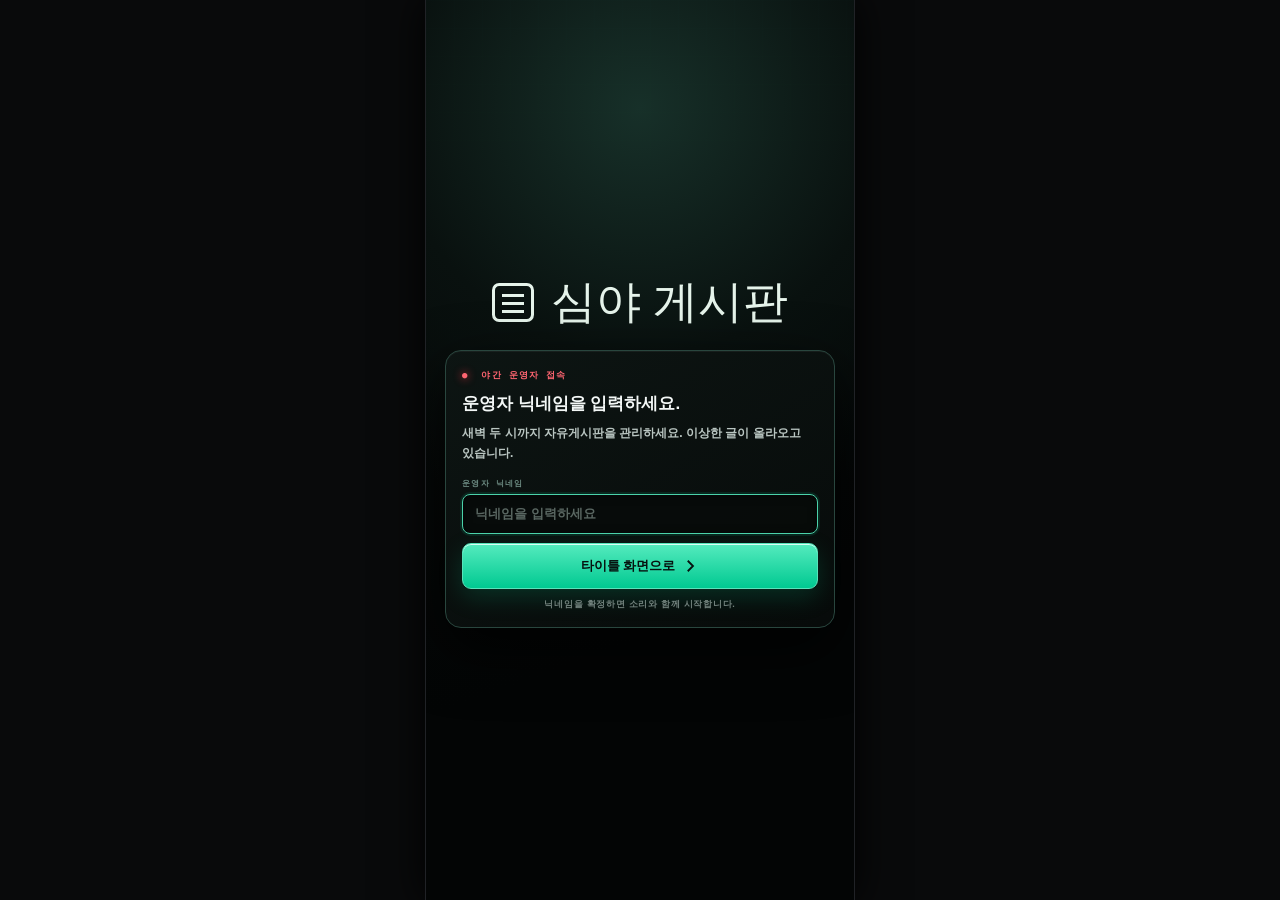
==== commit e2a97a3f: "Add original web forum artwork and moderator interface assets" ====
--- a/index.html
+++ b/index.html
@@ -35,14 +35,13 @@
       버튼 클릭이나 입력창의 Enter 제출이 사용자 제스처가 되어 다음 타이틀 화면의 음악을 재생합니다.
     -->
     <section class="entry-screen" id="entry-screen" aria-labelledby="entry-title">
-      <!-- 이미지 경로는 assetconfig.js의 entry.logo에서 주입합니다. -->
-      <p class="board-wordmark">심야 게시판</p>
+      <p class="board-wordmark"><span class="forum-mark" aria-hidden="true"></span>심야 게시판</p>
       <form class="entry-panel" id="entry-form" novalidate>
         <p class="entry-alert"><span aria-hidden="true">●</span> 야간 운영자 접속</p>
         <h1 class="entry-title" id="entry-title">운영자 닉네임을 입력하세요.</h1>
         <p class="entry-copy">새벽 두 시까지 자유게시판을 관리하세요. 이상한 글이 올라오고 있습니다.</p>
         <label class="player-nickname-field entry-nickname-field" for="player-nickname">
-          <span>PLAYER NAME</span>
+          <span>운영자 닉네임</span>
           <input id="player-nickname" type="text" maxlength="16" autocomplete="nickname" enterkeyhint="go" placeholder="닉네임을 입력하세요" aria-describedby="nickname-error" required>
         </label>
         <p class="nickname-error" id="nickname-error" role="status" aria-live="polite" hidden>타이틀로 이동하려면 닉네임을 입력하세요.</p>
@@ -58,9 +57,9 @@
 
     <!-- 게임 시작 전 표시되는 타이틀, 닉네임 입력, 모드 선택 영역입니다. -->
     <section class="title-screen" id="title-screen" aria-labelledby="game-title" aria-hidden="true" hidden>
-      <div class="title-brand" aria-hidden="false">
-        <span class="title-brand-dot"></span>
-        BUZZI · MIDNIGHT ROOM
+      <div class="title-brand">
+        <span class="forum-mark" aria-hidden="true"></span>
+        운영자 센터
       </div>
       <!-- 자동 재생 제한을 고려해 사용자가 직접 타이틀 음악을 켜고 음량을 정합니다. -->
       <div class="title-audio-controls" aria-label="타이틀 배경음악 설정">
@@ -143,7 +142,7 @@
         <button class="reconnect-button" id="reconnect-button" type="button">복구</button>
       </aside>
       <div class="stream-topline">
-        <h2 class="board-heading">자유게시판</h2>
+        <h2 class="board-heading"><span class="forum-mark" aria-hidden="true"></span>자유게시판</h2>
         <div class="stream-topline-actions">
           <div class="game-audio-controls" aria-label="게임 배경음악 설정">
             <button class="game-music-button" id="game-music-button" type="button" aria-pressed="false" aria-label="게임 배경음악 정지">
@@ -196,7 +195,11 @@
     </section>
 
     <!-- 게시글은 동적으로 추가되며 aria-live로 새 글을 알립니다. -->
-    <section class="message-region" aria-label="게시글 목록">
+    <section class="message-region" aria-labelledby="board-list-heading">
+      <div class="forum-list-heading">
+        <h3 id="board-list-heading">전체 글</h3>
+        <span>등록순</span>
+      </div>
       <aside class="tutorial-objective" id="tutorial-objective" aria-live="polite" hidden>
         <span id="tutorial-objective-progress">실습 1/4</span>
         <strong id="tutorial-objective-copy"></strong>
@@ -212,12 +215,15 @@
       <section class="viewer-panel" role="dialog" aria-modal="true" aria-labelledby="viewer-name">
         <button class="panel-close" id="panel-close" type="button" aria-label="닫기">×</button>
         <p class="panel-kicker" id="post-author"></p>
+        <p class="post-threat" id="post-threat" hidden>삭제 제한 시간 <strong id="post-threat-seconds"></strong></p>
         <h2 id="viewer-name"></h2>
         <p class="post-body" id="post-body"></p>
         <h3 class="panel-help">작성자 최근 기록</h3>
+        <p class="panel-help" id="post-history-empty" hidden>표시할 다른 기록이 없습니다.</p>
         <ol class="viewer-history" id="viewer-history"></ol>
         <div class="viewer-actions">
           <button class="suspect-button" id="suspect-button" type="button" aria-pressed="false">의심 표시</button>
+          <button class="suspect-button" id="keep-post" type="button" aria-pressed="false" hidden>유지</button>
           <button class="kick-button" id="kick-button" type="button">글 삭제</button>
         </div>
       </section>
@@ -259,12 +265,10 @@
     <!-- 스토리 모드에서 오전 2시에만 판정을 공개하는 공포 전환 및 결과 모달입니다. -->
     <div class="story-night-overlay" id="story-night-overlay" aria-hidden="true">
       <div class="story-night-omen" aria-hidden="true">
-        <span class="story-omen-head">
-          <i class="story-omen-eye eye-left"></i>
-          <i class="story-omen-eye eye-right"></i>
-          <i class="story-omen-mouth"></i>
+        <span class="story-archive-mark">
+          <i></i><i></i><i></i>
         </span>
-        <span class="story-omen-copy">DON'T LOOK AWAY</span>
+        <span class="story-omen-copy">검토 기록 불러오는 중</span>
       </div>
       <section class="story-night-card" role="dialog" aria-modal="true" aria-labelledby="story-result-title">
         <p class="story-night-kicker" id="story-result-kicker">DAY 01 · MODERATION LOG</p>
@@ -278,7 +282,30 @@
           <div><dt>동기화 오류</dt><dd id="story-apparition-missed">0</dd></div>
           <div><dt>남은 체력</dt><dd id="story-health">3</dd></div>
         </dl>
-        <ul class="story-result-details" id="story-result-details" aria-label="오늘의 판정 상세"></ul>
+        <section class="story-post-review" id="story-post-review" aria-labelledby="story-review-title">
+          <div class="story-review-header">
+            <h3 id="story-review-title" tabindex="-1">게시글 복기</h3>
+            <button id="story-review-filter" type="button" aria-pressed="false">오답만 보기</button>
+          </div>
+          <p id="story-review-empty" hidden></p>
+          <article id="story-review-post" aria-live="polite" aria-atomic="true">
+            <p class="story-review-meta" id="story-review-progress"></p>
+            <h4 id="story-review-post-title"></h4>
+            <p class="story-review-meta" id="story-review-author"></p>
+            <p class="story-review-body" id="story-review-body"></p>
+            <dl class="story-review-decisions">
+              <div><dt>내 처리</dt><dd id="story-review-action"></dd></div>
+              <div><dt>정답</dt><dd id="story-review-answer"></dd></div>
+            </dl>
+            <p class="story-review-verdict" id="story-review-verdict"></p>
+            <p id="story-review-reason"></p>
+            <p class="story-review-meta" id="story-review-sync" hidden>이 글은 동기화 오류로 깨져 보인 적이 있습니다. 위 본문은 원문입니다.</p>
+          </article>
+          <div class="story-review-nav">
+            <button id="story-review-prev" type="button">이전 글</button>
+            <button id="story-review-next" type="button">다음 글</button>
+          </div>
+        </section>
         <button class="story-continue-button" id="story-continue" type="button">2일차 시작</button>
       </section>
     </div>
--- a/styles/title.css
+++ b/styles/title.css
@@ -1,5 +1,5 @@
 /*
- * 타이틀은 게임 위를 완전히 덮으며 배경 이미지와 비네트로 심야 방송 분위기를 만듭니다.
+ * 타이틀은 게임 위를 완전히 덮으며 배경 이미지와 비네트로 심야 게시판 분위기를 만듭니다.
  * hidden 속성은 화면 자체를 닫고, .is-playing은 JavaScript가 실제 오디오 재생 성공 뒤
  * 버튼에 추가해 파형과 강조색을 켭니다. 입력·버튼의 초점 스타일도 이 파일에서 관리합니다.
  */
@@ -65,12 +65,27 @@
   letter-spacing: .12em;
 }
 
-.title-brand-dot {
-  width: 6px;
-  height: 6px;
-  border-radius: 50%;
-  background: var(--green);
-  box-shadow: 0 0 9px var(--green);
+.forum-mark {
+  display: inline-block;
+  flex: 0 0 auto;
+  width: .95em;
+  height: .87em;
+  border: .08em solid currentColor;
+  border-radius: .16em;
+  background: repeating-linear-gradient(
+    to bottom, currentColor 0 .065em, transparent .065em .18em
+  ) center .17em / .5em .45em no-repeat;
+}
+
+.title-brand .forum-mark {
+  font-size: 15px;
+  color: #92dfbf;
+}
+
+.board-wordmark, .board-heading {
+  display: flex;
+  align-items: center;
+  gap: .36em;
 }
 
 /* 타이틀 음악 버튼과 range 입력을 한 줄에 배치하고 재생 상태를 색으로 구분합니다. */
--- a/styles/chat.css
+++ b/styles/chat.css
@@ -2,6 +2,8 @@
 /* 메시지 영역만 내부 스크롤하며, 새 메시지를 놓친 경우 하단 이동 버튼을 띄웁니다. */
 .message-region {
   position: relative;
+  display: grid;
+  grid-template-rows: auto minmax(0, 1fr);
   min-height: 0;
   overflow: hidden;
   border-bottom: 1px solid #24262a;
@@ -31,7 +33,7 @@
 .tutorial-objective {
   position: absolute;
   z-index: 6;
-  top: 7px;
+  top: 42px;
   left: 8px;
   right: 8px;
   display: grid;
@@ -103,9 +105,30 @@
 
 /* 채팅 조작부는 보상 배너, 입력기, 하단 내비게이션을 화면 아래에 연속 배치합니다. */
 
+.forum-list-heading {
+  display: flex;
+  justify-content: space-between;
+  align-items: center;
+  min-height: 35px;
+  padding: 0 13px;
+  border-bottom: 1px solid #35413c;
+  background: #141b18;
+}
+
+.forum-list-heading h3 {
+  margin: 0;
+  font-size: .86rem;
+}
+
+.forum-list-heading > span {
+  color: #afbbb6;
+  font-size: .72rem;
+}
+
 .board-post {
   display: grid;
-  gap: 3px;
+  grid-template-columns: 28px minmax(0, 1fr) auto;
+  gap: 3px 9px;
   padding: 7px 12px;
   border-bottom: 1px solid #26302e;
   border-inline-start: 2px solid transparent;
@@ -116,7 +139,40 @@
   background: #241e13;
 }
 
+.post-avatar {
+  grid-area: 1 / 1 / 3 / 2;
+  display: grid;
+  place-items: center;
+  align-self: center;
+  width: 28px;
+  height: 28px;
+  border: 1px solid #46534d;
+  border-radius: 50%;
+  background: #202a26;
+  font-size: .78rem;
+  font-weight: 750;
+}
+
+.board-post .post-metadata {
+  grid-area: 2 / 2;
+}
+
+.post-status {
+  grid-area: 2 / 3;
+  color: #b7dfce;
+  border: 1px solid #52635b;
+  border-radius: 4px;
+  padding: 0 4px;
+  font-size: .68rem;
+}
+
+.suspected-message .post-status {
+  color: #f6d179;
+  border-color: #97743c;
+}
+
 .post-title {
+  grid-area: 1 / 2 / 2 / 4;
   display: block;
   min-width: 0;
   width: 100%;
@@ -144,3 +200,9 @@
   overflow-wrap: anywhere;
   line-height: 1.55;
 }
+
+.post-threat {
+  margin: 0 0 8px;
+  color: #ffabb3;
+  font-size: .83rem;
+}
--- a/styles/overlays.css
+++ b/styles/overlays.css
@@ -27,7 +27,7 @@
 .toast.show {
   translate: -50% 0;
   opacity: 1;
-  visibility: disabled;
+  visibility: visible;
 }
 
 .viewer-backdrop,
@@ -136,6 +136,10 @@
   gap: 8px;
 }
 
+.chat-app[data-game-mode="story"] .viewer-actions {
+  grid-template-columns: repeat(3, minmax(0, 1fr));
+}
+
 .kick-button,
 .suspect-button,
 .restart-button {
--- a/styles/story-results.css
+++ b/styles/story-results.css
@@ -9,8 +9,9 @@
   z-index: 39;
   inset: 0;
   display: grid;
+  grid-template-rows: minmax(0, 1fr);
   place-items: center;
-  padding: 24px;
+  padding: clamp(8px, 3vh, 24px);
   overflow: hidden;
   color: #e8e8e8;
   background-color: #000;
@@ -73,53 +74,33 @@
   animation: story-omen-emerge 2.2s .35s ease-in-out both;
 }
 
-.story-omen-head {
-  position: relative;
-  width: 138px;
-  height: 172px;
-  display: block;
-  border-radius: 47% 53% 42% 46%;
-  background:
-    radial-gradient(circle at 50% 35%, #000000, #000000 57%, #000 74%);
-  box-shadow: 0 0 55px #000, inset 0 -18px 35px #000;
-  clip-path: polygon(13% 2%, 85% 0, 100% 63%, 78% 100%, 52% 89%, 24% 100%, 0 60%);
-}
-
-.story-omen-eye,
-.story-omen-mouth {
-  position: absolute;
-  display: block;
-}
-
-.story-omen-eye {
-  top: 61px;
-  width: 28px;
-  height: 7px;
-  border-radius: 50%;
-  background: #000;
-  box-shadow: 0 0 13px #000;
-}
-
-.story-omen-eye.eye-left {
-  left: 25px;
-  rotate: 13deg;
-}
-
-.story-omen-eye.eye-right {
-  right: 24px;
-  rotate: -13deg;
-}
-
-.story-omen-mouth {
-  bottom: 34px;
-  left: 50%;
-  width: 48px;
-  height: 38px;
-  translate: -50% 0;
-  border-radius: 8px 8px 50% 50%;
-  background: #000;
-  box-shadow: inset 0 -3px #000;
-}
+.story-archive-mark {
+  display: grid;
+  gap: 9px;
+  width: 126px;
+  padding: 18px 14px;
+  color: #a8d6c4;
+  background: #0c1915;
+  border: 1px solid currentColor;
+  border-radius: 5px;
+  box-shadow: 0 0 28px #64cba03d;
+}
+
+.story-archive-mark i {
+  display: grid;
+  grid-template-columns: 10px 1fr;
+  gap: 7px;
+  align-items: center;
+}
+
+.story-archive-mark i::before, .story-archive-mark i::after {
+  content: "";
+  border: 1px solid currentColor;
+}
+
+.story-archive-mark i::before { height: 10px; }
+.story-archive-mark i::after { border-width: 1px 0 0; }
+.story-archive-mark i:nth-child(2)::after { width: 70%; }
 
 .story-omen-copy {
   position: absolute;
@@ -132,13 +113,9 @@
   white-space: nowrap;
 }
 
-.story-night-overlay.is-wrong .story-omen-eye {
-  background: #000;
-  box-shadow: 0 0 18px #000, 0 0 35px #000;
-}
-
-.story-night-overlay.is-wrong .story-omen-mouth {
-  box-shadow: inset 0 -5px #000, 0 0 24px #000;
+.story-night-overlay.is-wrong.scare-hit .story-archive-mark {
+  color: #ffa293;
+  box-shadow: 0 0 36px #e9493c77;
 }
 
 .story-night-overlay.is-wrong.scare-hit .story-night-omen {
@@ -152,7 +129,11 @@
 .story-night-card {
   position: relative;
   z-index: 2;
-  width: min(100%, 340px);
+  width: min(100%, 380px);
+  max-height: 100%;
+  overflow-y: auto;
+  overscroll-behavior: contain;
+  padding: 4px;
   text-align: center;
   translate: 0 10px;
   opacity: 0;
@@ -284,50 +265,95 @@
   font-weight: 900;
 }
 
-.story-result-details {
-  min-height: 42px;
-  max-height: 112px;
-  margin: 0 0 16px;
-  padding: 8px 10px;
-  overflow-y: auto;
-  border: 1px solid #222;
+.story-post-review {
+  margin: 0 0 12px;
+  padding: 12px;
+  border: 1px solid #424746;
   border-radius: 7px;
-  color: #aaa;
-  background: #090909;
-  font-size: 10px;
-  line-height: 1.65;
+  color: #e1e9e5;
+  background: #111715;
+  font-size: .85rem;
+  line-height: 1.5;
   text-align: left;
-  list-style: none;
-}
-
-.story-result-details li::before {
-  content: "·";
-  margin-right: 6px;
-  color: #666;
-}
-
-.story-result-details .correct {
-  color: #69d8b5;
-}
-
-.story-result-details .danger {
-  color: #f06c78;
-}
-
-.story-result-details li {
-  margin-bottom: 5px;
-}
-
-.story-result-details li:last-child {
-  margin-bottom: 0;
-}
-
-.story-result-details small {
-  display: block;
-  margin: 1px 0 0 13px;
-  color: #858b89;
-  font-size: 9px;
-  line-height: 1.45;
+  overflow-wrap: anywhere;
+}
+
+.story-review-header, .story-review-nav {
+  display: flex;
+  align-items: center;
+  justify-content: space-between;
+  gap: 8px;
+}
+
+.story-review-header h3, .story-post-review h4 {
+  margin: 0;
+}
+
+.story-post-review p {
+  margin: 5px 0;
+}
+
+.story-review-meta {
+  color: #b0beb8;
+  font-size: .75rem;
+}
+
+.story-review-body {
+  padding: 7px 0;
+  white-space: pre-wrap;
+}
+
+.story-review-decisions {
+  display: grid;
+  grid-template-columns: 1fr 1fr;
+  margin: 6px 0;
+  padding: 7px;
+  gap: 7px;
+  border: 1px solid #394640;
+  border-radius: 5px;
+}
+
+.story-review-decisions dt {
+  color: #b0beb8;
+  font-size: .75rem;
+}
+
+.story-review-decisions dd {
+  margin: 0;
+  font-weight: 750;
+}
+
+.story-review-verdict {
+  color: #94e7c9;
+  font-weight: 750;
+}
+
+.story-review-verdict.is-mistake {
+  color: #ffacb1;
+}
+
+.story-review-nav {
+  margin-top: 9px;
+}
+
+.story-post-review button {
+  min-height: 36px;
+  border: 1px solid #50665c;
+  border-radius: 6px;
+  padding: 4px 8px;
+  color: #d9eae2;
+  background: #20302a;
+  cursor: pointer;
+}
+
+.story-post-review button[aria-pressed="true"] {
+  border-color: #9ee3ca;
+  background: #375445;
+}
+
+.story-post-review button:disabled {
+  opacity: .45;
+  cursor: default;
 }
 
 .story-continue-button {
--- a/styles/responsive.css
+++ b/styles/responsive.css
@@ -94,6 +94,7 @@
   max-width: 48%;
 }
 .viewer-panel {
+  min-height: min(360px, calc(100% - 24px));
   max-height: calc(100% - 24px);
   overflow-y: auto;
 }
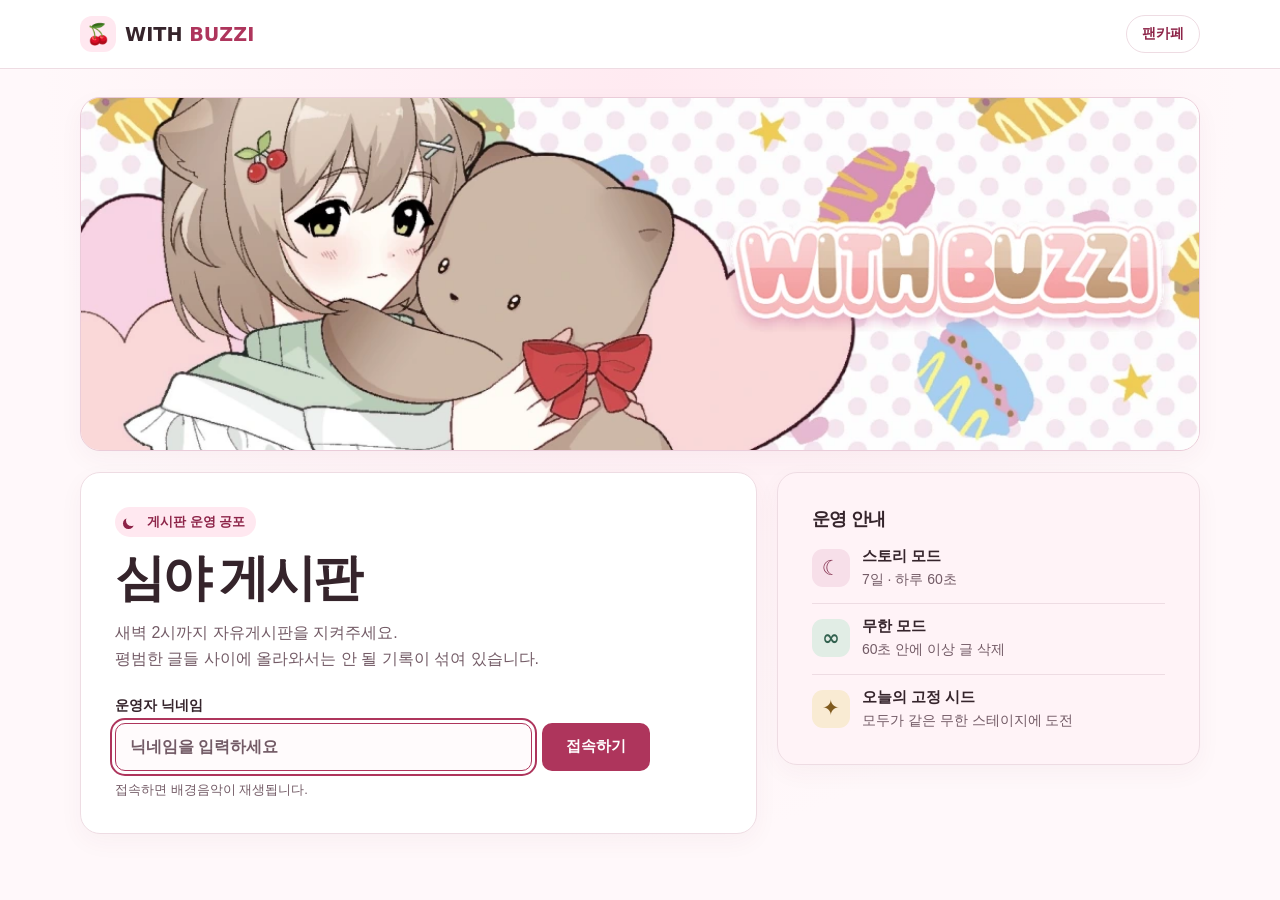
==== commit 98ae2f45: "Restore WITH BUZZI horror UI Reapply the community theme from 5e2185f and integrate the shared 60-se" ====
--- a/index.html
+++ b/index.html
@@ -8,7 +8,7 @@
   <!-- 모바일 세로 화면과 노치 안전 영역을 기준으로 렌더링합니다. -->
   <meta charset="utf-8">
   <meta name="viewport" content="width=device-width, initial-scale=1, viewport-fit=cover">
-  <meta name="theme-color" content="#111214">
+  <meta name="theme-color" content="#fff9fb">
   <meta name="description" content="괴이한 글을 찾아 삭제하는 커뮤니티 운영 호러 게임">
   <title>심야 게시판</title>
   <!-- 기능별 스타일 파일. 아래 순서는 기존 cascade와 반응형 덮어쓰기를 보존합니다. -->
@@ -22,6 +22,7 @@
   <link rel="stylesheet" href="styles/viewport.css">
   <link rel="stylesheet" href="styles/story-results.css">
   <link rel="stylesheet" href="styles/responsive.css">
+  <link rel="stylesheet" href="styles/community.css">
 </head>
 <body>
   <!--
@@ -30,99 +31,102 @@
     inert는 게임 화면이 보이지 않을 때 내부 버튼과 입력란의 초점을 막습니다.
   -->
   <main class="chat-app" aria-label="심야 게시판">
+    <header class="community-masthead">
+      <div class="community-shell masthead-inner">
+        <span class="community-brand"><span class="community-emblem" aria-hidden="true">🍒</span><span>WITH <b>BUZZI</b></span></span>
+        <a class="community-source" href="https://cafe.naver.com/cherryweasel" target="_blank" rel="noopener noreferrer" aria-label="WITH BUZZI 팬카페 (새 탭)">팬카페</a>
+      </div>
+    </header>
     <!--
       브라우저의 오디오 자동 재생 제한을 해제하면서 플레이어 닉네임도 확정하는 첫 진입 화면입니다.
       버튼 클릭이나 입력창의 Enter 제출이 사용자 제스처가 되어 다음 타이틀 화면의 음악을 재생합니다.
     -->
     <section class="entry-screen" id="entry-screen" aria-labelledby="entry-title">
-      <p class="board-wordmark"><span class="forum-mark" aria-hidden="true"></span>심야 게시판</p>
-      <form class="entry-panel" id="entry-form" novalidate>
-        <p class="entry-alert"><span aria-hidden="true">●</span> 야간 운영자 접속</p>
-        <h1 class="entry-title" id="entry-title">운영자 닉네임을 입력하세요.</h1>
-        <p class="entry-copy">새벽 두 시까지 자유게시판을 관리하세요. 이상한 글이 올라오고 있습니다.</p>
-        <label class="player-nickname-field entry-nickname-field" for="player-nickname">
-          <span>운영자 닉네임</span>
-          <input id="player-nickname" type="text" maxlength="16" autocomplete="nickname" enterkeyhint="go" placeholder="닉네임을 입력하세요" aria-describedby="nickname-error" required>
-        </label>
-        <p class="nickname-error" id="nickname-error" role="status" aria-live="polite" hidden>타이틀로 이동하려면 닉네임을 입력하세요.</p>
-        <!-- app-config.js의 NICKNAME_EASTER_EGGS에 등록된 이름을 입력했을 때만 공개됩니다. -->
-        <p class="entry-easter-egg" id="nickname-easter-egg" role="status" aria-live="polite" hidden></p>
-        <button class="entry-gate" id="entry-gate" type="submit">
-          <span>타이틀 화면으로</span>
-          <svg viewBox="0 0 24 24" aria-hidden="true"><path d="m9 5 7 7-7 7"/></svg>
-        </button>
-        <small class="entry-sound-hint">닉네임을 확정하면 소리와 함께 시작합니다.</small>
-      </form>
+      <div class="community-shell">
+        <img class="community-cover" src="assets/community/with-buzzi-banner.webp" width="1080" height="340" alt="WITH BUZZI 카페 배너">
+        <div class="community-content">
+          <form class="entry-panel community-card" id="entry-form" novalidate>
+            <p class="community-kicker"><span class="moon-mark" aria-hidden="true"></span>게시판 운영 공포</p>
+            <h1 class="entry-title" id="entry-title">심야 게시판</h1>
+            <p class="entry-copy">새벽 2시까지 자유게시판을 지켜주세요.<br> 평범한 글들 사이에 올라와서는 안 될 기록이 섞여 있습니다.</p>
+            <div class="entry-fields">
+              <label class="player-nickname-field" for="player-nickname">
+                <span>운영자 닉네임</span>
+                <input id="player-nickname" type="text" maxlength="16" autocomplete="nickname" enterkeyhint="go" placeholder="닉네임을 입력하세요" aria-describedby="nickname-error" required>
+              </label>
+              <button class="entry-gate" id="entry-gate" type="submit">접속하기</button>
+            </div>
+            <p class="nickname-error" id="nickname-error" role="status" aria-live="polite" hidden>타이틀로 이동하려면 닉네임을 입력하세요.</p>
+            <p class="entry-easter-egg" id="nickname-easter-egg" role="status" aria-live="polite" hidden></p>
+            <small class="entry-sound-hint">접속하면 배경음악이 재생됩니다.</small>
+          </form>
+          <aside class="community-card entry-guide" aria-labelledby="entry-guide-title">
+            <h2 id="entry-guide-title">운영 안내</h2>
+            <ul class="entry-guide-list">
+              <li><span class="guide-icon guide-story" aria-hidden="true">☾</span><div><strong>스토리 모드</strong><p>7일 · 하루 60초</p></div></li>
+              <li><span class="guide-icon guide-endless" aria-hidden="true">∞</span><div><strong>무한 모드</strong><p>60초 안에 이상 글 삭제</p></div></li>
+              <li><span class="guide-icon guide-daily" aria-hidden="true">✦</span><div><strong>오늘의 고정 시드</strong><p>모두가 같은 무한 스테이지에 도전</p></div></li>
+            </ul>
+          </aside>
+        </div>
+      </div>
     </section>
 
     <!-- 게임 시작 전 표시되는 타이틀, 닉네임 입력, 모드 선택 영역입니다. -->
     <section class="title-screen" id="title-screen" aria-labelledby="game-title" aria-hidden="true" hidden>
-      <div class="title-brand">
-        <span class="forum-mark" aria-hidden="true"></span>
-        운영자 센터
-      </div>
-      <!-- 자동 재생 제한을 고려해 사용자가 직접 타이틀 음악을 켜고 음량을 정합니다. -->
-      <div class="title-audio-controls" aria-label="타이틀 배경음악 설정">
-        <button class="title-music-button" id="title-music-button" type="button" aria-pressed="true" aria-label="타이틀 배경음악 재생">
-          <svg viewBox="0 0 24 24" aria-hidden="true">
-            <path d="M5 10v4h3l4 3V7L8 10H5Z"/>
-            <path class="music-wave" d="M15 9.2c.8.7 1.2 1.6 1.2 2.8s-.4 2.1-1.2 2.8M17.6 7c1.4 1.3 2.2 3 2.2 5s-.8 3.7-2.2 5"/>
-          </svg>
-          <span id="title-music-label">BGM 끄기</span>
-        </button>
-        <label class="volume-control title-volume-control">
-          <span class="sr-only">타이틀 배경음악 음량</span>
-          <input id="title-volume" type="range" min="0" max="100" step="1" value="15" aria-label="타이틀 배경음악 음량">
-          <output id="title-volume-value" for="title-volume">15%</output>
-        </label>
-      </div>
-      <audio id="title-music" preload="metadata" loop></audio>
-      <!-- 첫 화면에서 확정한 닉네임으로 스토리 또는 무한 모드 진입을 요청하는 핵심 메뉴입니다. -->
-      <div class="title-content">
-        <p class="title-alert"><span aria-hidden="true">●</span> 야간 운영자 접속</p>
-        <h1 class="board-title" id="game-title">심야 게시판</h1>
-        <p class="title-copy">자유게시판에 섞여 들어온 이상 게시글을 찾아 삭제하세요.</p>
-        <div class="title-mode-buttons" aria-label="게임 모드 선택">
-          <button class="title-start-button story-start-button" id="story-start" type="button">
-            <span><strong>스토리 모드</strong><small>7일 동안 생존</small></span>
-            <svg viewBox="0 0 24 24" aria-hidden="true"><path d="m9 5 7 7-7 7"/></svg>
-          </button>
-          <button class="title-start-button endless-start-button" id="game-start" type="button">
-            <span><strong>무한 모드</strong><small>최대한 오래 생존하십시오</small></span>
-            <svg viewBox="0 0 24 24" aria-hidden="true"><path d="m9 5 7 7-7 7"/></svg>
-          </button>
-          <button class="title-start-button daily-start-button" id="daily-start" type="button">
-            <span><strong>오늘의 고정 시드</strong><small>모두가 같은 무한 스테이지에 도전</small></span>
-            <svg viewBox="0 0 24 24" aria-hidden="true"><path d="m9 5 7 7-7 7"/></svg>
-          </button>
-        </div>
-        <div class="title-rules" aria-label="게임 목표">
-          <span>기록 확인</span>
-          <i aria-hidden="true"></i>
-          <span>이상 징후 탐색</span>
-          <i aria-hidden="true"></i>
-          <span>글 삭제</span>
-        </div>
-        <dl class="title-records" aria-label="저장된 플레이 기록">
-          <div><dt>무한 최고 점수</dt><dd id="record-best-score">0</dd></div>
-          <div><dt>최고 스테이지</dt><dd id="record-best-stage">0</dd></div>
-          <div><dt>7일 생존</dt><dd id="record-story-clears">0</dd></div>
-          <div><dt>발견 유형</dt><dd id="record-discovered-types">0/5</dd></div>
-        </dl>
-      </div>
-      <p class="title-hint">이어폰을 착용하면 더 몰입해서 즐길 수 있습니다.</p>
+      <div class="community-shell">
+        <img class="community-cover" src="assets/community/with-buzzi-banner.webp" width="1080" height="340" alt="WITH BUZZI 카페 배너">
+        <div class="community-content">
+          <div class="title-content community-card">
+            <p class="community-kicker"><span class="moon-mark" aria-hidden="true"></span>야간 운영자 접속</p>
+            <h1 class="board-title" id="game-title">순찰 모드 선택</h1>
+            <p class="title-copy">자유게시판에 섞여 들어온 이상 게시글을 찾아 삭제하세요.</p>
+            <div class="title-mode-buttons" role="group" aria-label="게임 모드 선택">
+              <button class="title-start-button story-start-button" id="story-start" type="button">
+                <span class="guide-icon guide-story" aria-hidden="true">☾</span><span><strong>스토리 모드</strong><small>7일 · 하루 60초</small></span>
+              </button>
+              <button class="title-start-button endless-start-button" id="game-start" type="button">
+                <span class="guide-icon guide-endless" aria-hidden="true">∞</span><span><strong>무한 모드</strong><small>60초 안에 이상 글 삭제</small></span>
+              </button>
+              <button class="title-start-button daily-start-button" id="daily-start" type="button">
+                <span class="guide-icon guide-daily" aria-hidden="true">✦</span><span><strong>오늘의 고정 시드</strong><small>모두가 같은 무한 스테이지에 도전</small></span>
+              </button>
+            </div>
+          </div>
+          <aside class="community-card title-sidebar" aria-labelledby="title-records-heading">
+            <h2 id="title-records-heading">나의 운영 기록</h2>
+            <dl class="title-records" aria-label="저장된 플레이 기록">
+              <div><dt>무한 최고 점수</dt><dd id="record-best-score">0</dd></div>
+              <div><dt>최고 스테이지</dt><dd id="record-best-stage">0</dd></div>
+              <div><dt>7일 생존</dt><dd id="record-story-clears">0</dd></div>
+              <div><dt>발견 유형</dt><dd id="record-discovered-types">0/5</dd></div>
+            </dl>
+            <div class="title-audio-controls" aria-label="타이틀 배경음악 설정">
+              <button class="title-music-button" id="title-music-button" type="button" aria-pressed="true" aria-label="타이틀 배경음악 재생">
+                <svg viewBox="0 0 24 24" aria-hidden="true">
+                  <path d="M5 10v4h3l4 3V7L8 10H5Z"/>
+                  <path class="music-wave" d="M15 9.2c.8.7 1.2 1.6 1.2 2.8s-.4 2.1-1.2 2.8M17.6 7c1.4 1.3 2.2 3 2.2 5s-.8 3.7-2.2 5"/>
+                </svg>
+                <span id="title-music-label">BGM 끄기</span>
+              </button>
+              <label class="volume-control title-volume-control">
+                <span class="sr-only">타이틀 배경음악 음량</span>
+                <input id="title-volume" type="range" min="0" max="100" step="1" value="15" aria-label="타이틀 배경음악 음량">
+                <output id="title-volume-value" for="title-volume">15%</output>
+              </label>
+            </div>
+            <audio id="title-music" preload="metadata" loop></audio>
+          </aside>
+        </div>
+      </div>
     </section>
 
     <!-- 실제 플레이 화면입니다. 타이틀에서는 inert 상태로 두어 키보드 초점도 차단합니다. -->
     <div class="game-screen" id="game-screen" aria-hidden="true" inert>
     <!-- 가상 브라우저 주소창. 접으면 게시글 목록에 사용할 높이가 늘어납니다. -->
     <header class="browser-bar" aria-label="커뮤니티 주소">
-      <svg class="pin-icon" aria-hidden="true" viewBox="0 0 24 24">
-        <path d="m15.8 3.2 5 5-2 2-1-.35-3.45 3.45.35 2-1.4 1.4-2.65-2.65-5.3 5.3-1.4-1.4 5.3-5.3L6.6 10l1.4-1.4 2 .35 3.45-3.45-.35-1 2.7-1.3Z"/>
-      </svg>
-      <div class="address" title="midnight.example / 자유게시판">
-        <span>midnight.example / 자유게시판</span>
-      </div>
+      <span class="community-brand"><span class="community-emblem" aria-hidden="true">🍒</span><span>WITH <b>BUZZI</b></span></span>
+      <div class="address"><span>운영자 센터 / 자유게시판</span></div>
       <button class="collapse-button" type="button" aria-label="상단 바 접기">
         <svg viewBox="0 0 20 20" aria-hidden="true"><path d="m5.5 7.5 4.5 4.5 4.5-4.5"/></svg>
       </button>
@@ -162,15 +166,16 @@
       <div class="stream-lower-third">
         <span class="signal-status" id="stream-signal">게시판 운영 중</span>
       </div>
-      <div class="threat-timer" id="threat-timer" hidden aria-live="polite">
-        <span>삭제 제한 시간</span>
-        <strong><span id="threat-seconds">20.0</span>s</strong>
+      <div class="round-timer" id="round-timer" role="timer" aria-labelledby="round-timer-label">
+        <span id="round-timer-label">남은 시간</span>
+        <strong id="round-seconds">01:00</strong>
       </div>
       <audio id="game-music" preload="metadata" loop></audio>
     </section>
 
     <!-- 두 모드가 공유하는 체력·진행도·시각·이상 게시글·점수 HUD입니다. -->
     <section class="game-hud" aria-label="게임 상태">
+      <h2 class="hud-title">운영 현황</h2>
       <div class="hud-stat stage-stat">
         <span id="progress-label">스테이지</span>
         <strong id="stage-display">1</strong>
@@ -197,7 +202,7 @@
     <!-- 게시글은 동적으로 추가되며 aria-live로 새 글을 알립니다. -->
     <section class="message-region" aria-labelledby="board-list-heading">
       <div class="forum-list-heading">
-        <h3 id="board-list-heading">전체 글</h3>
+        <h3 id="board-list-heading">전체 게시글</h3>
         <span>등록순</span>
       </div>
       <aside class="tutorial-objective" id="tutorial-objective" aria-live="polite" hidden>
@@ -215,9 +220,18 @@
       <section class="viewer-panel" role="dialog" aria-modal="true" aria-labelledby="viewer-name">
         <button class="panel-close" id="panel-close" type="button" aria-label="닫기">×</button>
         <p class="panel-kicker" id="post-author"></p>
-        <p class="post-threat" id="post-threat" hidden>삭제 제한 시간 <strong id="post-threat-seconds"></strong></p>
         <h2 id="viewer-name"></h2>
         <p class="post-body" id="post-body"></p>
+        <p class="post-threat" id="post-sync-warning" role="status" hidden>본문을 확인하려면 창을 닫고 게시판 동기화를 복구하세요.</p>
+        <section class="board-discussion" aria-labelledby="post-comments-heading">
+          <h3 id="post-comments-heading">댓글</h3>
+          <ol class="board-comments" id="post-comments"></ol>
+        </section>
+        <details class="board-rules">
+          <summary>운영 규정과 대조 자료</summary>
+          <p>제목·닉네임·날짜·생성번호는 의심 단서입니다. 삭제 여부는 동기화를 복구한 뒤 글 본문으로 결정하세요.</p>
+          <ol id="board-rules-list"></ol>
+        </details>
         <h3 class="panel-help">작성자 최근 기록</h3>
         <p class="panel-help" id="post-history-empty" hidden>표시할 다른 기록이 없습니다.</p>
         <ol class="viewer-history" id="viewer-history"></ol>
@@ -293,6 +307,10 @@
             <h4 id="story-review-post-title"></h4>
             <p class="story-review-meta" id="story-review-author"></p>
             <p class="story-review-body" id="story-review-body"></p>
+            <details class="board-discussion" id="story-review-discussion">
+              <summary id="story-review-comments-heading">댓글 보기</summary>
+              <ol class="board-comments" id="story-review-comments"></ol>
+            </details>
             <dl class="story-review-decisions">
               <div><dt>내 처리</dt><dd id="story-review-action"></dd></div>
               <div><dt>정답</dt><dd id="story-review-answer"></dd></div>
@@ -355,11 +373,14 @@
   <script src="app-config.js"></script>
   <script src="app-progress.js"></script>
   <script src="app-assets.js"></script>
+  <script src="board-evidence.js"></script>
+  <script src="board-threads.js"></script>
   <script src="app-chat.js"></script>
   <script src="app-audio.js"></script>
   <script src="app-survival.js"></script>
   <script src="app-tutorial.js"></script>
   <script src="app-results.js"></script>
+  <script src="app-moderation.js"></script>
   <script src="app-game.js"></script>
   <script src="app.js"></script>
 </body>
--- a/styles/entry.css
+++ b/styles/entry.css
@@ -1,230 +1,93 @@
-/*
- * 첫 진입 화면은 타이틀보다 높은 층에서 닉네임을 먼저 입력받습니다.
- * 로고 아래의 어두운 접속 패널은 사용자가 제시한 레퍼런스처럼 경고문 → 설명 → 이름 → 진행 버튼 순서입니다.
- * hidden은 화면을 완전히 제거하고, .is-leaving은 타이틀로 넘어가는 퇴장 애니메이션만 실행합니다.
- */
-.entry-screen {
-  position: absolute;
-  z-index: 200;
-  inset: 0;
-  display: flex;
-  flex-direction: column;
-  align-items: center;
-  justify-content: center;
-  gap: 18px;
-  overflow-x: hidden;
-  overflow-y: auto;
-  padding: max(24px, env(safe-area-inset-top)) 18px max(24px, env(safe-area-inset-bottom));
-  background:
-    radial-gradient(circle at 50% 12%, #173029 0, #09110f 30%, transparent 52%),
-    linear-gradient(160deg, #090d0c, #030505 68%);
+/* 닉네임 입력과 이스터 에그 */
+.entry-fields {
+  display: grid;
+  grid-template-columns: minmax(0, 1fr) auto;
+  align-items: end;
+  gap: 10px;
+  max-width: 535px;
 }
 
-.entry-screen[hidden] {
-  display: none;
+.player-nickname-field {
+  display: grid;
+  gap: 8px;
+  min-width: 0;
+  color: var(--ink);
+  font-size: .875rem;
+  font-weight: 750;
 }
 
-.entry-screen::before {
-  content: "";
-  position: absolute;
-  inset: 0;
-  pointer-events: none;
-  opacity: .13;
-  background-image:
-    linear-gradient(#66d5b20d 1px, transparent 1px),
-    linear-gradient(90deg, #66d5b20d 1px, transparent 1px);
-  background-size: 28px 28px;
-  mask-image: linear-gradient(to bottom, #000, transparent 78%);
+.player-nickname-field input {
+  width: 100%;
+  min-height: 48px;
+  padding: 0 14px;
+  border: 1px solid var(--rose-line);
+  border-radius: 10px;
+  color: var(--ink);
+  background: var(--paper-tint);
+  font-size: 1rem;
 }
 
-.entry-logo {
-  position: relative;
-  z-index: 1;
-  display: block;
-  width: min(58vw, 235px);
-  height: auto;
-  object-fit: contain;
-  user-select: none;
-  -webkit-user-drag: none;
+.player-nickname-field input::placeholder { color: var(--muted-ink); }
+.player-nickname-field input:focus { border-color: var(--cherry); }
+.player-nickname-field input[aria-invalid="true"] { border-color: var(--cherry-deep); }
+
+.entry-gate {
+  min-height: 48px;
+  padding: 0 23px;
+  border: 1px solid transparent;
+  border-radius: 10px;
+  color: #fff;
+  background: var(--action);
+  font-size: .9375rem;
+  font-weight: 800;
+  cursor: pointer;
 }
 
-/* assetconfig.js의 로고 경로가 적용된 뒤에만 등장 애니메이션을 시작합니다. */
-.entry-logo.is-asset-ready {
-  animation: entry-logo-arrive 900ms cubic-bezier(.2, .8, .2, 1) both;
+.entry-gate:hover { background: var(--action-hover); }
+.entry-gate:disabled { cursor: wait; opacity: .7; }
+
+.entry-sound-hint,
+.nickname-error {
+  display: block;
+  margin: 10px 0 0;
+  color: var(--muted-ink);
+  font-size: .8125rem;
 }
 
-.entry-panel {
-  position: relative;
-  z-index: 1;
-  width: 100%;
-  max-width: 390px;
-  border: 1px solid #29463e;
-  border-radius: 16px;
-  padding: 18px 16px 16px;
-  color: #eef7f4;
-  background: linear-gradient(150deg, #0d1513f7, #070b0af5);
-  box-shadow: 0 22px 60px #000c, inset 0 1px #ffffff0d;
-  animation: entry-panel-arrive 520ms 120ms ease-out both;
-}
+.nickname-error { color: var(--cherry-deep); font-weight: 750; }
 
-.entry-alert {
-  margin: 0 0 10px;
-  color: #ff6571;
-  font-family: ui-monospace, "Cascadia Mono", monospace;
-  font-size: 9px;
-  font-weight: 900;
-  letter-spacing: .14em;
-}
-
-.entry-alert span {
-  display: inline-block;
-  margin-right: 6px;
-  text-shadow: 0 0 9px #ff3344;
-  animation: live-pulse 1.15s steps(2) infinite;
-}
-
-.entry-title {
-  margin: 0 0 7px;
-  color: #f3f7f6;
-  font-size: 17px;
-  font-weight: 900;
-  line-height: 1.45;
-  word-break: keep-all;
-}
-
-.entry-copy {
-  margin: 0 0 14px;
-  color: #b9c5c1;
-  font-size: 12px;
-  font-weight: 650;
-  line-height: 1.65;
-  word-break: keep-all;
-}
-
-.entry-nickname-field {
-  margin-bottom: 9px;
-}
-
-/*
- * 등록된 특수 닉네임과 정확히 일치할 때만 나타나는 이스터 에그 문구입니다.
- * 입력 폼의 높이가 갑자기 크게 변하지 않도록 한 줄 중심으로 표시하고, 미세한 잔상만 사용합니다.
- */
 .entry-easter-egg {
-  position: relative;
-  overflow: hidden;
-  margin: 0 0 10px;
-  border: 1px solid #81333a;
-  border-radius: 7px;
-  padding: 20px 10px 9px;
-  color: #ff9ba3;
-  background: linear-gradient(90deg, #29090de8, #100607e8);
-  box-shadow: inset 0 0 18px #ff26331c, 0 0 16px #ff263312;
-  font-family: ui-monospace, "Cascadia Mono", monospace;
-  font-size: 11px;
-  font-weight: 800;
-  line-height: 1.45;
-  letter-spacing: .02em;
+  max-width: 535px;
+  margin: 12px 0 0;
+  padding: 9px 12px;
+  border: 1px solid #88414e;
+  border-radius: 8px;
+  color: #ffd0d4;
+  background: #3a1923;
+  overflow-wrap: anywhere;
   animation: nickname-easter-egg-arrive 220ms steps(2, end) both;
 }
 
-.entry-easter-egg::before {
-  content: "IDENTITY COLLISION";
-  position: absolute;
-  top: 6px;
-  left: 10px;
-  color: #ff5360;
-  font-size: 7px;
-  font-weight: 950;
-  letter-spacing: .18em;
+.nickname-error[hidden],
+.entry-easter-egg[hidden] { display: none; }
+
+.entry-screen.is-leaving {
+  pointer-events: none;
+  animation: community-entry-leave 720ms ease both;
 }
 
-.entry-easter-egg::after {
-  content: "";
-  position: absolute;
-  inset: 0;
-  pointer-events: none;
-  opacity: .18;
-  background: repeating-linear-gradient(0deg, transparent 0 2px, #ff6974 2px 3px);
-}
-
-.entry-easter-egg[hidden] {
-  display: none;
-}
-
-.entry-gate {
-  width: 100%;
-  min-height: 46px;
-  display: flex;
-  align-items: center;
-  justify-content: center;
-  gap: 6px;
-  border: 1px solid #57e3ba;
-  border-radius: 9px;
-  padding: 8px 12px;
-  color: #06120f;
-  background: linear-gradient(180deg, #55ebbe, #00c991);
-  box-shadow: 0 8px 25px #00d99b2b, inset 0 1px #d9fff4;
-  font-size: 13px;
-  font-weight: 950;
-  cursor: pointer;
-}
-
-.entry-gate svg {
-  width: 18px;
-  fill: none;
-  stroke: currentColor;
-  stroke-width: 2.4;
-}
-
-.entry-gate:hover {
-  filter: brightness(1.08);
-  transform: translateY(-1px);
-}
-
-.entry-gate:focus-visible {
-  outline: 2px solid #d9fff4;
-  outline-offset: 2px;
-}
-
-.entry-gate:disabled {
-  cursor: wait;
-  opacity: .72;
-}
-
-.entry-sound-hint {
-  display: block;
-  margin-top: 9px;
-  color: #71817c;
-  font-size: 9px;
-  font-weight: 700;
-  text-align: center;
-  letter-spacing: .08em;
-}
-
-/* 클릭 후 타이틀은 이미 아래에서 재생되고, 흰 진입 화면만 짧게 사라집니다. */
-.entry-screen.is-leaving {
-  pointer-events: none;
-  animation: entry-screen-leave 720ms cubic-bezier(.55, 0, .25, 1) both;
-}
-
-@keyframes entry-logo-arrive {
-  from { opacity: 0; transform: scale(.94); filter: invert(1) blur(4px); }
-  to { opacity: .92; transform: scale(1); filter: invert(1) blur(0); }
-}
-
-@keyframes entry-panel-arrive {
-  from { opacity: 0; transform: translateY(14px); }
-  to { opacity: 1; transform: translateY(0); }
+@keyframes community-entry-leave {
+  from { opacity: 1; }
+  to { opacity: 0; }
 }
 
 @keyframes nickname-easter-egg-arrive {
-  0% { opacity: 0; transform: translateX(-5px); filter: blur(1px); }
+  0% { opacity: 0; transform: translateX(-5px); }
   55% { opacity: .6; transform: translateX(3px); }
-  100% { opacity: 1; transform: translateX(0); filter: blur(0); }
+  100% { opacity: 1; transform: translateX(0); }
 }
 
-@keyframes entry-screen-leave {
-  0% { opacity: 1; filter: brightness(1); }
-  45% { opacity: 1; filter: brightness(1.35); }
-  100% { opacity: 0; filter: brightness(2); }
+@media (max-width: 420px) {
+  .entry-fields { grid-template-columns: 1fr; }
+  .entry-gate { width: 100%; }
 }
--- a/styles/title.css
+++ b/styles/title.css
@@ -1,168 +1,108 @@
-/*
- * 타이틀은 게임 위를 완전히 덮으며 배경 이미지와 비네트로 심야 게시판 분위기를 만듭니다.
- * hidden 속성은 화면 자체를 닫고, .is-playing은 JavaScript가 실제 오디오 재생 성공 뒤
- * 버튼에 추가해 파형과 강조색을 켭니다. 입력·버튼의 초점 스타일도 이 파일에서 관리합니다.
- */
-.title-screen {
-  position: absolute;
-  z-index: 100;
-  inset: 0;
-  display: flex;
-  flex-direction: column;
-  justify-content: flex-end;
-  overflow: hidden;
-  padding: max(18px, env(safe-area-inset-top)) 22px max(22px, env(safe-area-inset-bottom));
-  background: #050707;
-}
-
-.title-screen[hidden] {
-  display: none;
-}
-
-.title-screen::before,
-.title-screen::after {
-  content: "";
-  position: absolute;
-  inset: 0;
-  pointer-events: none;
-}
-
-.title-screen::before {
-  background: var(--asset-title-background, none) center top / cover no-repeat;
-  animation: title-breathe 7s ease-in-out infinite alternate;
-}
-
-.title-screen::after {
-  background:
-    linear-gradient(180deg, #0002 0, transparent 35%, #05070799 61%, #050707 86%),
-    repeating-linear-gradient(0deg, #ffffff08 0 1px, transparent 1px 4px);
-}
-
-.title-brand,
-.title-audio-controls,
-.title-content,
-.title-hint {
-  position: relative;
-  z-index: 1;
-}
-
-.title-brand {
-  position: absolute;
-  top: max(17px, env(safe-area-inset-top));
-  left: 18px;
-  display: flex;
-  align-items: center;
-  gap: 7px;
-  border: 1px solid #ffffff24;
-  border-radius: 20px;
-  padding: 6px 10px;
-  color: #d9eee8;
-  background: #0507079c;
-  backdrop-filter: blur(8px);
-  font-family: ui-monospace, "Cascadia Mono", monospace;
-  font-size: 9px;
-  font-weight: 800;
-  letter-spacing: .12em;
-}
-
+/* 모드 선택, 플레이 기록 및 공통 오디오 컨트롤 */
 .forum-mark {
   display: inline-block;
   flex: 0 0 auto;
   width: .95em;
   height: .87em;
-  border: .08em solid currentColor;
+  border: .09em solid currentColor;
   border-radius: .16em;
   background: repeating-linear-gradient(
     to bottom, currentColor 0 .065em, transparent .065em .18em
   ) center .17em / .5em .45em no-repeat;
 }
 
-.title-brand .forum-mark {
-  font-size: 15px;
-  color: #92dfbf;
+.title-mode-buttons {
+  display: grid;
+  grid-template-columns: repeat(2, minmax(0, 1fr));
+  gap: 10px;
 }
 
-.board-wordmark, .board-heading {
+.title-start-button {
   display: flex;
   align-items: center;
-  gap: .36em;
-}
-
-/* 타이틀 음악 버튼과 range 입력을 한 줄에 배치하고 재생 상태를 색으로 구분합니다. */
-.title-audio-controls {
-  position: absolute;
-  top: max(17px, env(safe-area-inset-top));
-  right: 18px;
-  display: grid;
-  justify-items: end;
-  gap: 6px;
-}
-
-.title-music-button {
-  height: 30px;
-  display: inline-flex;
-  align-items: center;
-  gap: 5px;
-  border: 1px solid #ffffff24;
-  border-radius: 20px;
-  padding: 0 10px 0 8px;
-  color: #aebbb7;
-  background: #050707b8;
-  backdrop-filter: blur(8px);
-  font-family: ui-monospace, "Cascadia Mono", monospace;
-  font-size: 9px;
-  font-weight: 800;
+  gap: 11px;
+  min-width: 0;
+  min-height: 65px;
+  padding: 9px 12px;
+  border: 1px solid var(--rose-line);
+  border-radius: 12px;
+  color: var(--ink);
+  background: var(--paper);
+  text-align: left;
   cursor: pointer;
 }
 
-.volume-control {
-  height: 26px;
+.title-start-button:hover {
+  border-color: var(--cherry);
+  background: var(--paper-tint);
+}
+
+.story-start-button { background: var(--rose-tint); }
+.daily-start-button { grid-column: 1 / -1; }
+
+.title-start-button strong,
+.title-start-button small { display: block; }
+
+.title-start-button strong { font-size: .9375rem; }
+
+.title-start-button small {
+  margin-top: 3px;
+  color: var(--muted-ink);
+  font-size: .8125rem;
+  line-height: 1.4;
+  word-break: keep-all;
+}
+
+.title-records {
+  display: grid;
+  grid-template-columns: repeat(2, minmax(0, 1fr));
+  gap: 9px;
+  margin: 18px 0;
+}
+
+.title-records div {
+  padding: 11px;
+  border: 1px solid var(--rose-line);
+  border-radius: 10px;
+  background: var(--paper);
+}
+
+.title-records dt { color: var(--muted-ink); font-size: .8125rem; }
+.title-records dd {
+  margin: 5px 0 0;
+  color: var(--cherry-deep);
+  font-size: 1.15rem;
+  font-weight: 850;
+  font-variant-numeric: tabular-nums;
+}
+
+.title-audio-controls {
   display: flex;
   align-items: center;
-  gap: 6px;
-  border: 1px solid #ffffff1f;
-  border-radius: 20px;
-  padding: 0 7px 0 8px;
-  color: #b8c3c0;
-  background: #050707c4;
-  backdrop-filter: blur(8px);
-  font-family: ui-monospace, "Cascadia Mono", monospace;
-  font-size: 8px;
-  font-weight: 850;
+  flex-wrap: wrap;
+  gap: 8px;
 }
 
-.volume-control input[type="range"] {
-  width: 72px;
-  height: 14px;
-  margin: 0;
-  accent-color: var(--green);
-  cursor: pointer;
+.title-music-button,
+.volume-control {
+  display: inline-flex;
+  min-height: 35px;
+  gap: 6px;
+  align-items: center;
+  padding: 0 9px;
+  border: 1px solid var(--rose-line);
+  border-radius: 8px;
+  color: var(--ink);
+  background: var(--paper);
+  font-size: .8125rem;
+  font-weight: 700;
 }
 
-.volume-control output {
-  width: 25px;
-  color: #d6e3df;
-  text-align: right;
-}
+.title-music-button { cursor: pointer; }
+.title-music-button:hover,
+.title-music-button.is-playing { color: var(--cherry-deep); }
 
-.title-music-button:hover,
-.title-music-button:focus-visible {
-  border-color: #75dfc1;
-  outline: none;
-  color: #e8fff8;
-}
-
-.title-music-button.is-playing {
-  border-color: #3ebd98;
-  color: #73e5c3;
-  box-shadow: 0 0 13px #00e5a522;
-}
-
-.title-music-button svg {
-  width: 16px;
-  fill: currentColor;
-}
-
+.title-music-button svg { width: 18px; fill: currentColor; }
 .title-music-button .music-wave {
   fill: none;
   stroke: currentColor;
@@ -171,232 +111,21 @@
   opacity: .25;
 }
 
-.title-music-button.is-playing .music-wave {
-  opacity: 1;
-  animation: music-wave 900ms ease-in-out infinite alternate;
-}
+.title-music-button.is-playing .music-wave { opacity: 1; }
 
-/* 시작 메뉴 카드는 경고 문구, 닉네임, 두 모드 버튼, 간단한 규칙 순서로 구성됩니다. */
-.title-content {
-  border: 1px solid #8bd6c337;
-  border-radius: 15px;
-  padding: 18px 16px 15px;
-  background: linear-gradient(145deg, #101715ee, #090c0ce8);
-  box-shadow: 0 18px 45px #000c, inset 0 1px #ffffff0b;
-  backdrop-filter: blur(10px);
-  animation: title-content-in 520ms 120ms ease-out both;
-}
-
-.title-alert {
-  margin: 0 0 8px;
-  color: #ff6470;
-  font-family: ui-monospace, "Cascadia Mono", monospace;
-  font-size: 10px;
-  font-weight: 900;
-  letter-spacing: .13em;
-}
-
-.title-alert span {
-  display: inline-block;
-  margin-right: 5px;
-  text-shadow: 0 0 9px #ff3344;
-  animation: live-pulse 1.15s steps(2) infinite;
-}
-
-.title-copy {
-  margin: 0 0 11px;
-  color: #e4e9e7;
-  font-size: 14px;
-  font-weight: 650;
-  line-height: 1.55;
-  word-break: keep-all;
-}
-
-.title-mode-buttons {
-  display: grid;
-  grid-template-columns: 1.08fr .92fr;
-  gap: 8px;
-}
-
-/* 닉네임 입력은 오류 상태에서 테두리와 안내문을 동시에 갱신하도록 설계했습니다. */
-.player-nickname-field {
-  display: grid;
-  gap: 5px;
-  margin-bottom: 9px;
-}
-
-.player-nickname-field > span {
-  color: #6f8e85;
-  font-family: ui-monospace, "Cascadia Mono", monospace;
-  font-size: 8px;
-  font-weight: 900;
-  letter-spacing: .16em;
-}
-
-.player-nickname-field input {
-  width: 100%;
-  height: 40px;
-  border: 1px solid #40524d;
-  border-radius: 8px;
-  padding: 0 12px;
-  outline: none;
-  color: #ecf7f3;
-  background: #070b0ae0;
-  box-shadow: inset 0 1px 8px #0008;
-  font-size: 13px;
-  font-weight: 800;
-}
-
-.player-nickname-field input::placeholder {
-  color: #596661;
-  font-weight: 650;
-}
-
-.player-nickname-field input:hover,
-.player-nickname-field input:focus {
-  border-color: #4bd2aa;
-  box-shadow: 0 0 0 2px #00e5a51c, inset 0 1px 8px #0008;
-}
-
-.player-nickname-field input[aria-invalid="true"] {
-  border-color: #e95865;
-  box-shadow: 0 0 0 2px #e958651c;
-}
-
-.nickname-error {
-  margin: -4px 0 8px;
-  color: #ff7580;
-  font-size: 9px;
-  font-weight: 750;
-}
-
-.nickname-error[hidden] {
-  display: none;
-}
-
-.title-start-button {
-  width: 100%;
-  min-height: 55px;
-  display: flex;
-  align-items: center;
-  justify-content: center;
-  gap: 7px;
-  border: 1px solid #57e3ba;
-  border-radius: 9px;
-  color: #06120f;
-  background: linear-gradient(180deg, #55ebbe, #00c991);
-  box-shadow: 0 8px 25px #00d99b2b, inset 0 1px #d9fff4;
-  padding: 7px 9px 7px 12px;
-  font-size: 14px;
-  font-weight: 950;
+.volume-control input[type="range"] {
+  width: 72px;
+  margin: 0;
+  accent-color: var(--cherry);
   cursor: pointer;
 }
 
-.title-start-button > span {
-  min-width: 0;
-  display: grid;
-  gap: 2px;
-  text-align: left;
+.volume-control output {
+  min-width: 27px;
+  text-align: right;
+  font-variant-numeric: tabular-nums;
 }
 
-.title-start-button strong {
-  font-size: 14px;
-  line-height: 1.1;
+@media (max-width: 530px) {
+  .title-mode-buttons { grid-template-columns: 1fr; }
 }
-
-.title-start-button small {
-  font-size: 9px;
-  font-weight: 800;
-  opacity: .7;
-  white-space: nowrap;
-}
-
-.endless-start-button {
-  border-color: #61716c;
-  color: #dce8e4;
-  background: linear-gradient(180deg, #27332f, #18201e);
-  box-shadow: inset 0 1px #ffffff12;
-}
-
-.title-start-button:hover,
-.title-start-button:focus-visible {
-  outline: 2px solid #d5fff3;
-  outline-offset: 3px;
-  filter: brightness(1.08);
-}
-
-.title-start-button svg {
-  width: 18px;
-  fill: none;
-  stroke: currentColor;
-  stroke-width: 2.2;
-  stroke-linecap: round;
-  stroke-linejoin: round;
-}
-
-.title-rules {
-  display: flex;
-  align-items: center;
-  justify-content: center;
-  gap: 8px;
-  margin-top: 13px;
-  color: #7f918c;
-  font-size: 10px;
-  font-weight: 750;
-}
-
-.title-rules i {
-  width: 3px;
-  height: 3px;
-  border-radius: 50%;
-  background: #53635f;
-}
-
-.daily-start-button {
-  grid-column: 1 / -1;
-  min-height: 44px;
-  border-color: #917936;
-  color: #f3e7b9;
-  background: linear-gradient(180deg, #3d351c, #211c0e);
-  box-shadow: inset 0 1px #fff4ba18;
-}
-
-.title-records {
-  display: grid;
-  grid-template-columns: repeat(4, 1fr);
-  margin: 13px 0 0;
-  border-block: 1px solid #26322f;
-  background: #07100d80;
-}
-
-.title-records div {
-  display: grid;
-  gap: 3px;
-  padding: 7px 2px;
-  text-align: center;
-}
-
-.title-records div + div {
-  border-left: 1px solid #26322f;
-}
-
-.title-records dt {
-  color: #61736d;
-  font-size: 6px;
-  font-weight: 850;
-}
-
-.title-records dd {
-  margin: 0;
-  color: #afd8cb;
-  font-family: ui-monospace, "Cascadia Mono", monospace;
-  font-size: 11px;
-  font-weight: 900;
-}
-
-.title-hint {
-  margin: 14px 0 0;
-  color: #66716e;
-  font-size: 10px;
-  text-align: center;
-}
--- a/styles/stream.css
+++ b/styles/stream.css
@@ -577,39 +577,33 @@
   font-size: 8px;
 }
 
-/* 무한 모드의 오염 제한시간은 중앙 상단에서 점멸해 즉각적인 행동을 유도합니다. */
-.threat-timer {
+/* 두 모드의 남은 시간. 마지막 10초에는 경고색을 사용합니다. */
+.round-timer {
   position: absolute;
   z-index: 5;
   top: 8px;
   left: 50%;
-  min-width: 128px;
   display: flex;
   align-items: center;
-  justify-content: space-between;
   gap: 9px;
-  translate: -50% 0;
-  border: 1px solid #ff4c5c;
-  border-radius: 5px;
-  padding: 4px 7px;
-  color: #ff8993;
-  background: #21080de8;
-  box-shadow: 0 0 16px #e3263947;
-  font-family: ui-monospace, "Cascadia Mono", monospace;
-  font-size: 7px;
-  font-weight: 900;
-  letter-spacing: .05em;
-  animation: threat-pulse 900ms steps(2) infinite;
-}
-
-.threat-timer[hidden] {
-  display: none;
-}
-
-.threat-timer strong {
-  color: #fff;
-  font-size: 11px;
-  letter-spacing: 0;
+  border: 1px solid var(--rose-line, var(--line));
+  border-radius: 8px;
+  padding: 4px 9px;
+  color: var(--ink, var(--text));
+  background: var(--paper, var(--surface));
+  font-size: .8125rem;
+  font-weight: 700;
+}
+
+.round-timer strong {
+  font-size: .9375rem;
+  font-variant-numeric: tabular-nums;
+}
+
+.round-timer.is-low {
+  border-color: #d16379;
+  color: #ffc3cd;
+  background: #411c29;
 }
 
 .chat-app[data-director-state="TENSE"] .stream-stage,
--- a/styles/chat.css
+++ b/styles/chat.css
@@ -206,3 +206,84 @@
   color: #ffabb3;
   font-size: .83rem;
 }
+
+.board-rules {
+  margin: 0 0 14px;
+  padding: 8px 10px;
+  border: 1px solid #45574f;
+  border-radius: 6px;
+  background: #15211d;
+  color: #d5e4dd;
+  font-size: .8rem;
+  line-height: 1.5;
+}
+
+.board-rules summary {
+  cursor: pointer;
+  font-weight: 750;
+}
+
+.board-rules ol {
+  margin: 8px 0 0;
+  padding-inline-start: 18px;
+}
+
+.board-rules li + li {
+  margin-top: 10px;
+}
+
+.board-rules p {
+  margin: 4px 0;
+}
+
+.board-post .post-metadata, #post-author {
+  overflow-wrap: anywhere;
+}
+
+.kick-button:disabled {
+  opacity: .5;
+  cursor: default;
+}
+
+.board-discussion {
+  margin: 10px 0 14px;
+  color: #d4e3dd;
+  font-size: .85rem;
+  line-height: 1.5;
+}
+
+.board-discussion h3 {
+  margin: 0 0 4px;
+  font-size: .9rem;
+}
+
+.board-discussion summary { cursor: pointer; }
+
+.board-comments {
+  margin: 6px 0 0;
+  padding: 0;
+  list-style: none;
+  border-top: 1px solid #36473f;
+  overflow-wrap: anywhere;
+}
+
+.board-comments li {
+  padding: 6px 0;
+  border-bottom: 1px solid #36473f;
+}
+
+.board-comments .board-comment-reply {
+  margin-inline-start: .9rem;
+  padding-inline-start: .65rem;
+  border-inline-start: 2px solid #526755;
+}
+
+.board-comments strong {
+  color: #aac6b8;
+  font-size: .75rem;
+}
+
+.board-comments p {
+  margin: 2px 0 0;
+  white-space: pre-wrap;
+}
--- a/styles/animations.css
+++ b/styles/animations.css
@@ -110,11 +110,6 @@
   80% { translate: 2px 0; }
 }
 
-/* 무한 모드 대응 제한시간의 붉은 테두리를 맥동시킵니다. */
-@keyframes threat-pulse {
-  50% { border-color: #7b232d; box-shadow: 0 0 5px #e3263922; }
-}
-
 /* 정상 시청자 강퇴 때 불규칙 모자이크가 번쩍인 뒤 완전히 사라집니다. */
 @keyframes mosaic-interference {
   0% { opacity: 0; background-position: 0 0; }
--- a/styles/viewport.css
+++ b/styles/viewport.css
@@ -12,16 +12,6 @@
 
 /* 매우 좁은 기기에서는 텍스트와 버튼 간격을 줄여 가로 넘침을 방지합니다. */
 @media (max-width: 360px) {
-  .title-music-button {
-    width: 31px;
-    justify-content: center;
-    padding: 0;
-  }
-
-  .title-music-button span {
-    display: none;
-  }
-
   .title-volume-control input[type="range"] {
     width: 60px;
   }
--- a/styles/responsive.css
+++ b/styles/responsive.css
@@ -24,23 +24,6 @@
 
   .bottom-nav {
     min-height: 42px;
-  }
-
-  .title-screen {
-    padding-inline: 16px;
-  }
-
-  .title-copy {
-    margin-bottom: 11px;
-    font-size: 12px;
-  }
-
-  .title-content {
-    padding: 14px;
-  }
-
-  .title-hint {
-    margin-top: 9px;
   }
 }
 
@@ -84,10 +67,9 @@
 .game-screen .stream-stage .game-audio-controls {
   top: 0;
 }
-.game-screen .stream-stage .threat-timer {
+.game-screen .stream-stage .round-timer {
   top: 36px;
   left: 8px;
-  translate: none;
 }
 .game-screen .stream-stage .stream-lower-third {
   right: auto;
--- a/styles/community.css
+++ b/styles/community.css
@@ -0,0 +1,712 @@
+/* WITH BUZZI 커뮤니티 화면과 플레이 중 게시판 */
+:root {
+  color-scheme: light;
+  --page: #fff8fa;
+  --paper: #fff;
+  --paper-tint: #fffbfc;
+  --ink: #35242b;
+  --muted-ink: #735b66;
+  --cherry: #ae355c;
+  --cherry-deep: #8d2448;
+  --action: #ae355c;
+  --action-hover: #8d2448;
+  --rose-line: #eedce3;
+  --rose-tint: #ffe8f0;
+  --card-tint: #fff3f7;
+  --card-shadow: 0 8px 24px #7823410b;
+  --masthead-height: calc(69px + env(safe-area-inset-top));
+}
+
+:is(.title-screen, .chat-app:has(.game-screen:not([inert])), .chat-app:has(.entry-screen[hidden]) .community-masthead) {
+  color-scheme: dark;
+  --page: #110e13;
+  --paper: #1c171e;
+  --paper-tint: #231b24;
+  --ink: #f4e8ed;
+  --muted-ink: #bca8b4;
+  --cherry: #f18ea8;
+  --cherry-deep: #ffacc1;
+  --action: #9f2d4d;
+  --action-hover: #b4385a;
+  --rose-line: #473441;
+  --rose-tint: #38232f;
+  --card-tint: #211822;
+  --card-shadow: 0 10px 30px #09050a55;
+}
+
+html, body { min-width: 0; background: var(--page); }
+
+.chat-app {
+  width: 100%;
+  height: 100dvh;
+  border: 0;
+  background: var(--page);
+  color: var(--ink);
+  box-shadow: none;
+}
+
+.stage-overlay, .game-overlay, .story-night-overlay { color-scheme: dark; }
+.stage-overlay, .game-overlay { color: #f3f4f6; }
+
+.chat-app :is(a, button, input, summary):focus-visible {
+  outline: 2px solid var(--cherry);
+  outline-offset: 3px;
+}
+
+.community-shell {
+  width: min(100% - 48px, 1120px);
+  margin-inline: auto;
+}
+
+.community-masthead {
+  position: absolute;
+  z-index: 210;
+  inset: 0 0 auto;
+  padding-top: env(safe-area-inset-top);
+  background: var(--paper);
+  border-bottom: 1px solid var(--rose-line);
+}
+
+.chat-app:has(.game-screen:not([inert])) .community-masthead { display: none; }
+
+.masthead-inner {
+  height: calc(var(--masthead-height) - env(safe-area-inset-top) - 1px);
+  display: flex;
+  align-items: center;
+  justify-content: space-between;
+}
+
+.community-brand {
+  display: inline-flex;
+  align-items: center;
+  gap: 9px;
+  color: var(--ink);
+  font-family: ui-rounded, "Arial Rounded MT Bold", system-ui, sans-serif;
+  font-size: 1.2rem;
+  font-weight: 900;
+  white-space: nowrap;
+}
+
+.community-brand b { color: var(--cherry); }
+
+.community-emblem {
+  width: 36px;
+  height: 36px;
+  display: grid;
+  place-items: center;
+  border-radius: 12px;
+  background: var(--rose-tint);
+  font-size: 20px;
+  line-height: 1;
+}
+
+.community-source {
+  padding: 9px 15px;
+  border: 1px solid var(--rose-line);
+  border-radius: 999px;
+  color: var(--cherry-deep);
+  text-decoration: none;
+  font-size: .875rem;
+  font-weight: 750;
+}
+
+.community-source:hover { background: var(--rose-tint); }
+
+.entry-screen, .title-screen {
+  position: absolute;
+  inset: var(--masthead-height) 0 0;
+  padding-block: 28px max(34px, env(safe-area-inset-bottom));
+  overflow: auto;
+  overscroll-behavior: contain;
+  background: radial-gradient(ellipse at 50% 0%, #ffeaf1, var(--page) 66%);
+}
+
+.entry-screen { z-index: 200; }
+.title-screen {
+  z-index: 100;
+  color: var(--ink);
+  background: radial-gradient(ellipse at 55% 0%, #3c202f 0%, #1c131c 36%, var(--page) 74%);
+}
+.entry-screen[hidden], .title-screen[hidden] { display: none; }
+
+.community-cover {
+  display: block;
+  width: 100%;
+  height: auto;
+  border: 1px solid #eaccd9;
+  border-radius: 20px;
+  background: #f8e8ee;
+  box-shadow: var(--card-shadow);
+}
+
+.community-cover[hidden] { display: none; }
+
+.title-screen .community-cover {
+  max-height: min(31vh, 288px);
+  object-fit: cover;
+  object-position: center 45%;
+  border-color: #9a627b;
+  background: var(--card-tint);
+  filter: saturate(.6) brightness(.62) contrast(1.08);
+}
+
+.community-content {
+  display: grid;
+  grid-template-columns: minmax(0, 1.6fr) minmax(0, 1fr);
+  align-items: start;
+  gap: 20px;
+  margin-top: 21px;
+}
+
+.community-card {
+  min-width: 0;
+  padding: clamp(22px, 3vw, 34px);
+  border: 1px solid var(--rose-line);
+  border-radius: 20px;
+  background: var(--paper);
+  box-shadow: var(--card-shadow);
+}
+
+.entry-guide, .title-sidebar { background: var(--card-tint); }
+.title-content { border-top-color: #9a5369; }
+
+.community-kicker {
+  display: flex;
+  align-items: center;
+  gap: 9px;
+  width: max-content;
+  max-width: 100%;
+  margin: 0 0 12px;
+  padding: 6px 11px;
+  border-radius: 999px;
+  background: var(--rose-tint);
+  color: var(--cherry-deep);
+  font-size: .8125rem;
+  font-weight: 800;
+}
+
+.moon-mark {
+  width: 11px;
+  height: 11px;
+  margin: -2px 1px 0 0;
+  border-radius: 50%;
+  box-shadow: -3px 3px 0 0 currentColor;
+}
+
+.entry-title, .title-content .board-title {
+  margin: 0;
+  color: var(--ink);
+  font-size: clamp(2rem, 4vw, 3.15rem);
+  font-weight: 900;
+  line-height: 1.17;
+  letter-spacing: -.065em;
+}
+
+.entry-copy, .title-content .title-copy {
+  margin: 12px 0 24px;
+  color: var(--muted-ink);
+  font-size: 1rem;
+  line-height: 1.65;
+  word-break: keep-all;
+}
+
+.community-card h2 {
+  margin: 0;
+  font-size: 1.125rem;
+  font-weight: 850;
+  letter-spacing: -.035em;
+}
+
+.entry-guide-list {
+  display: grid;
+  gap: 14px;
+  margin: 16px 0 0;
+  padding: 0;
+  list-style: none;
+}
+
+.entry-guide-list li {
+  display: flex;
+  align-items: center;
+  gap: 12px;
+}
+
+.entry-guide-list li + li {
+  padding-top: 13px;
+  border-top: 1px solid var(--rose-line);
+}
+
+.guide-icon {
+  display: grid;
+  flex: none;
+  place-items: center;
+  width: 38px;
+  height: 38px;
+  border-radius: 11px;
+  font-family: system-ui, sans-serif;
+  font-size: 21px;
+  font-weight: 800;
+  line-height: 1;
+}
+
+.guide-story { background: #f7dfe9; color: #873653; }
+.guide-endless { background: #e1ede5; color: #32624f; }
+.guide-daily { background: #f9ebd3; color: #805b1e; }
+.title-screen .guide-story { background: #492736; color: #f2a3b8; }
+.title-screen .guide-endless { background: #29362f; color: #b3d5bc; }
+.title-screen .guide-daily { background: #403227; color: #e5c591; }
+
+.entry-guide-list strong { font-size: .9375rem; }
+.entry-guide-list p {
+  margin: 3px 0 0;
+  color: var(--muted-ink);
+  font-size: .875rem;
+  line-height: 1.45;
+  word-break: keep-all;
+}
+
+/* 게임 화면은 내부 목록의 스크롤을 유지합니다. */
+.game-screen {
+  grid-template-areas: "masthead masthead" "cover cover" "status posts";
+  grid-template-columns: 230px minmax(0, 1fr);
+  grid-template-rows: auto auto minmax(0, 1fr);
+  gap: 16px;
+  width: min(100%, 1168px);
+  margin-inline: auto;
+  padding: env(safe-area-inset-top) 24px max(16px, env(safe-area-inset-bottom));
+  background: var(--page);
+}
+
+.game-screen:has(.browser-bar.collapsed) {
+  grid-template-rows: auto auto minmax(0, 1fr);
+}
+
+.browser-bar {
+  grid-area: masthead;
+  position: relative;
+  height: 58px;
+  grid-template-columns: auto minmax(0, 1fr) auto;
+  gap: 16px;
+  padding: 0;
+  border-bottom: 1px solid var(--rose-line);
+  background: transparent;
+}
+
+.browser-bar .address {
+  height: auto;
+  padding: 0;
+  border-radius: 0;
+  color: var(--muted-ink);
+  background: transparent;
+  box-shadow: none;
+  font-weight: 700;
+  line-height: 1.35;
+  font-family: inherit;
+  font-size: .875rem;
+}
+
+.collapse-button {
+  width: 40px;
+  height: 38px;
+  border: 1px solid var(--rose-line);
+  border-radius: 10px;
+  color: var(--cherry-deep);
+  background: var(--paper);
+}
+
+.browser-bar.collapsed {
+  height: 24px;
+  background: transparent;
+}
+
+.browser-bar.collapsed .collapse-button {
+  top: 0;
+  right: 0;
+  height: 29px;
+}
+
+.game-screen .stream-stage {
+  --board-hero-shade: linear-gradient(90deg, #221820 0%, #221820 34%, #271822d9 53%, #1b101d8c 100%);
+  grid-area: cover;
+  height: clamp(132px, 20vh, 180px);
+  border: 1px solid var(--rose-line);
+  border-radius: 17px;
+  background:
+    var(--board-hero-shade),
+    repeating-linear-gradient(0deg, #150b161a 0 2px, transparent 2px 5px),
+    var(--asset-title-background, none) right 46% / 68% auto no-repeat,
+    var(--card-tint);
+  box-shadow: var(--card-shadow);
+}
+
+.game-screen .stream-stage::before { content: none; }
+
+.chat-app.connection-lost .stream-stage {
+  --board-hero-shade: linear-gradient(90deg, #290c16 0%, #290c16 34%, #2a101ae8 48%, #150813db 100%);
+  border-color: #a64d63;
+}
+
+.stream-topline {
+  position: absolute;
+  z-index: 3;
+  inset: 18px 18px auto;
+  display: flex;
+  align-items: flex-start;
+  justify-content: space-between;
+}
+
+.game-screen .board-heading {
+  display: flex;
+  align-items: center;
+  gap: 10px;
+  color: var(--ink);
+  font-size: clamp(1.3rem, 2.6vw, 2.1rem);
+  font-weight: 900;
+  letter-spacing: -.055em;
+}
+
+.board-heading .forum-mark { color: var(--cherry); }
+.connection-lost .stream-stage .board-heading,
+.connection-lost .stream-stage .board-heading .forum-mark { color: #ffe1e9; }
+
+.game-screen .stream-stage .game-audio-controls {
+  position: static;
+  height: auto;
+  gap: 3px;
+  padding-inline: 5px;
+  border: 1px solid var(--rose-line);
+  border-radius: 9px;
+  background: var(--paper);
+}
+
+.game-music-button, .game-music-button.is-playing, .game-music-button:hover {
+  width: 30px;
+  height: 34px;
+  color: var(--cherry-deep);
+}
+
+.game-volume-control { min-height: 34px; }
+.game-volume-control input[type="range"] { width: 62px; }
+.game-volume-control output {
+  width: auto;
+  color: var(--muted-ink);
+  font-size: .75rem;
+}
+
+.game-screen .stream-stage .stream-lower-third {
+  bottom: 16px;
+  left: 18px;
+  max-width: calc(100% - 215px);
+}
+
+.signal-status {
+  padding: 5px 9px;
+  border: 1px solid var(--rose-line);
+  border-radius: 8px;
+  color: var(--cherry-deep);
+  background: var(--paper);
+  font-family: inherit;
+  font-size: .8125rem;
+}
+
+.connection-lost .signal-status { color: #ffbcc8; border-color: #a64d63; }
+
+.game-screen .stream-stage .round-timer {
+  top: 58px;
+  left: 18px;
+}
+
+.game-screen .stream-stage .connection-widget {
+  inset: auto 18px 15px auto;
+  width: min(183px, 49%);
+  min-height: 43px;
+  gap: 5px;
+  opacity: 1;
+}
+
+.connection-widget-copy small { font-size: .6875rem; }
+.connection-widget-copy strong { font-size: .8125rem; }
+.reconnect-button { min-height: 31px; font-size: .8125rem; }
+
+.game-hud {
+  grid-area: status;
+  align-self: start;
+  height: auto;
+  grid-template-columns: minmax(0, 1fr);
+  gap: 0;
+  padding: 16px;
+  border: 1px solid var(--rose-line);
+  border-radius: 16px;
+  background: var(--paper);
+  box-shadow: var(--card-shadow);
+}
+
+.hud-title {
+  margin: 0 40px 7px 0;
+  font-size: 1rem;
+  font-weight: 850;
+}
+
+.hud-stat {
+  grid-template-columns: minmax(0, 1fr) auto;
+  justify-items: start;
+  align-items: center;
+  gap: 8px;
+  padding-block: 11px;
+  border-bottom: 1px solid var(--rose-line);
+}
+
+.hud-stat:last-of-type { border-bottom: 0; }
+
+.hud-stat > span {
+  max-width: 100%;
+  color: var(--muted-ink);
+  font-size: .8125rem;
+  letter-spacing: 0;
+}
+
+.hud-stat strong {
+  color: var(--cherry-deep);
+  font-family: inherit;
+  font-size: .9375rem;
+  font-variant-numeric: tabular-nums;
+}
+
+.health-stat strong { color: #edc290; }
+.time-stat strong { color: #bad7c6; }
+
+.help-button {
+  position: absolute;
+  top: 9px;
+  right: 12px;
+  width: 34px;
+  height: 34px;
+  border-color: var(--rose-line);
+  color: var(--cherry-deep);
+  background: var(--rose-tint);
+}
+
+.message-region {
+  grid-area: posts;
+  border: 1px solid var(--rose-line);
+  border-radius: 16px;
+  background: var(--paper);
+  box-shadow: var(--card-shadow);
+}
+
+.forum-list-heading {
+  min-height: 52px;
+  padding: 0 18px;
+  border-color: var(--rose-line);
+  background: var(--card-tint);
+}
+
+.forum-list-heading h3 { color: var(--ink); font-size: 1rem; }
+.forum-list-heading > span { color: var(--muted-ink); font-size: .8125rem; }
+
+.message-list {
+  padding: 0 0 8px;
+  scrollbar-color: #805a70 transparent;
+}
+
+.message-list::-webkit-scrollbar-thumb { background: #805a70; }
+
+.board-post {
+  grid-template-columns: 36px minmax(0, 1fr) auto;
+  gap: 5px 11px;
+  padding: 11px 18px;
+  border-bottom-color: var(--rose-line);
+}
+
+.board-post:hover { background: var(--paper-tint); }
+.board-post.suspected-message { border-inline-start-color: #d5a258; background: #31261e; }
+.post-avatar {
+  width: 36px;
+  height: 36px;
+  border-color: color-mix(in srgb, var(--avatar-color, var(--cherry)) 27%, var(--paper));
+  color: color-mix(in srgb, var(--ink) 75%, var(--avatar-color, var(--cherry)));
+  background: color-mix(in srgb, var(--avatar-color, var(--cherry)) 15%, var(--paper));
+}
+
+.post-title {
+  min-height: 26px;
+  padding: 0;
+  border: 0;
+  color: var(--ink);
+  background: transparent;
+  font-size: 1rem;
+  line-height: 1.4;
+  word-break: keep-all;
+  text-decoration: none;
+  cursor: pointer;
+}
+
+.post-title:hover { color: var(--cherry-deep); text-decoration: underline; }
+.corrupted-message .post-title { color: #ffacc1; }
+.post-metadata, .panel-kicker { color: var(--muted-ink); font-size: .8125rem; }
+
+.post-status {
+  align-self: start;
+  color: #b3d6c4;
+  border-color: #466453;
+  background: #202e28;
+  font-size: .75rem;
+}
+
+.suspected-message .post-status {
+  color: #f5d49a;
+  border-color: #98733d;
+  background: #3b2d1f;
+}
+
+.system-message {
+  margin: 8px 14px;
+  padding: 8px 12px;
+  border-radius: 8px;
+  color: #bfd3c9;
+  background: #26302b;
+  font-size: .8125rem;
+  line-height: 1.55;
+}
+
+.system-message.danger { color: var(--cherry-deep); background: var(--rose-tint); }
+
+.tutorial-objective { top: 59px; }
+.tutorial-objective span, .tutorial-objective strong { font-size: .8125rem; }
+
+.new-message-button {
+  border-color: var(--rose-line);
+  color: #fff;
+  background: var(--action);
+  box-shadow: var(--card-shadow);
+}
+
+.toast {
+  bottom: 26px;
+  border-color: var(--rose-line);
+  color: var(--ink);
+  background: var(--paper);
+  box-shadow: var(--card-shadow);
+}
+
+/* 내용 확인 화면과 도움말을 게시판 카드처럼 표시합니다. */
+.viewer-backdrop, .tutorial-backdrop { background: #0d090de0; }
+
+.viewer-panel, .tutorial-card {
+  border: 1px solid var(--rose-line);
+  color: var(--ink);
+  background: var(--paper);
+  box-shadow: 0 16px 54px #09050aa0;
+}
+
+.viewer-panel { min-height: 0; }
+.viewer-panel h2 { color: var(--ink); font-size: 1.35rem; word-break: keep-all; overflow-wrap: anywhere; }
+.panel-close {
+  width: 38px;
+  height: 38px;
+  border-radius: 9px;
+  color: var(--cherry-deep);
+  background: var(--rose-tint);
+}
+
+.panel-kicker { padding-right: 42px; font-family: inherit; letter-spacing: 0; }
+.post-body { line-height: 1.7; }
+.post-threat { color: var(--cherry-deep); }
+.panel-help, .board-comments strong { color: var(--muted-ink); }
+.board-rules, .viewer-history {
+  height: auto;
+  border-color: var(--rose-line);
+  color: var(--ink);
+  background: var(--paper-tint);
+}
+.viewer-history { max-height: 145px; }
+.viewer-history:empty { display: none; }
+.board-discussion { color: var(--ink); }
+.board-comments, .board-comments li, .board-comments .board-comment-reply { border-color: var(--rose-line); }
+
+.kick-button, .kick-button:hover, .kick-button:focus-visible,
+.tutorial-next, .tutorial-next:hover {
+  border-color: var(--action);
+  color: #fff;
+  background: var(--action);
+  box-shadow: none;
+}
+
+.suspect-button, .tutorial-skip {
+  border-color: var(--rose-line);
+  color: var(--cherry-deep);
+  background: var(--rose-tint);
+  box-shadow: none;
+}
+
+.suspect-button[aria-pressed="true"] {
+  border-color: #b68c43;
+  color: #f5d49a;
+  background: #3b2d1f;
+}
+
+.tutorial-card { width: min(100%, 450px); }
+.tutorial-kicker { color: var(--cherry-deep); }
+.tutorial-progress, .tutorial-card > p:not(.tutorial-kicker, .tutorial-progress) { color: var(--muted-ink); }
+.tutorial-card > p:not(.tutorial-kicker, .tutorial-progress) { font-size: .9375rem; }
+.tutorial-example { border-color: var(--rose-line); color: var(--ink); background: var(--paper-tint); font-size: .875rem; }
+
+@media (min-width: 721px) {
+  .viewer-panel {
+    inset: min(5dvh, 42px) 0 auto;
+    width: min(700px, calc(100% - 48px));
+    max-height: 90dvh;
+    margin-inline: auto;
+    padding: 26px 30px;
+    border-radius: 17px;
+  }
+}
+
+@media (max-width: 720px) {
+  :root { --masthead-height: calc(59px + env(safe-area-inset-top)); }
+  .community-shell { width: calc(100% - 28px); }
+  .entry-screen, .title-screen { padding-top: 15px; }
+  .community-cover { border-radius: 13px; }
+  .community-content { grid-template-columns: 1fr; gap: 13px; margin-top: 13px; }
+  .community-card { border-radius: 14px; }
+  .entry-copy br { display: none; }
+  .game-screen {
+    grid-template-areas: "masthead" "cover" "status" "posts";
+    grid-template-columns: minmax(0, 1fr);
+    grid-template-rows: auto auto auto minmax(0, 1fr);
+    gap: 8px;
+    padding-inline: 10px;
+  }
+  .game-screen:has(.browser-bar.collapsed) { grid-template-rows: auto auto auto minmax(0, 1fr); }
+  .browser-bar { height: 48px; gap: 9px; }
+  .browser-bar .community-brand { font-size: 1rem; gap: 6px; }
+  .browser-bar .community-emblem { width: 29px; height: 29px; font-size: 16px; }
+  .browser-bar .address { font-size: .75rem; }
+  .collapse-button { width: 34px; height: 34px; }
+  .game-screen .stream-stage {
+    min-height: 120px;
+    height: 120px;
+    border-radius: 12px;
+    background-size: auto, auto, auto 100%, auto;
+  }
+  .stream-topline { inset: 10px 9px auto; }
+  .game-screen .stream-stage .stream-lower-third { bottom: 9px; left: 9px; max-width: 47%; }
+  .game-screen .stream-stage .connection-widget { right: 8px; bottom: 8px; gap: 3px; }
+  .game-screen .stream-stage .round-timer { top: 41px; left: 9px; }
+  .game-volume-control input[type="range"] { width: 40px; }
+  .game-hud {
+    grid-template-columns: .9fr .7fr 1.2fr 1.3fr .85fr 34px;
+    align-items: center;
+    padding: 7px 5px;
+    border-radius: 11px;
+  }
+  .hud-title { display: none; }
+  .hud-stat { grid-template-columns: minmax(0, 1fr); justify-items: center; gap: 5px; padding: 0; border: 0; }
+  .hud-stat > span { font-size: .6875rem; }
+  .hud-stat strong { font-size: .8125rem; }
+  .help-button { position: static; width: 34px; height: 34px; }
+  .message-region { border-radius: 11px; }
+  .forum-list-heading { min-height: 44px; padding-inline: 10px; }
+  .tutorial-objective { top: 49px; }
+  .board-post { padding: 9px 9px; }
+}
